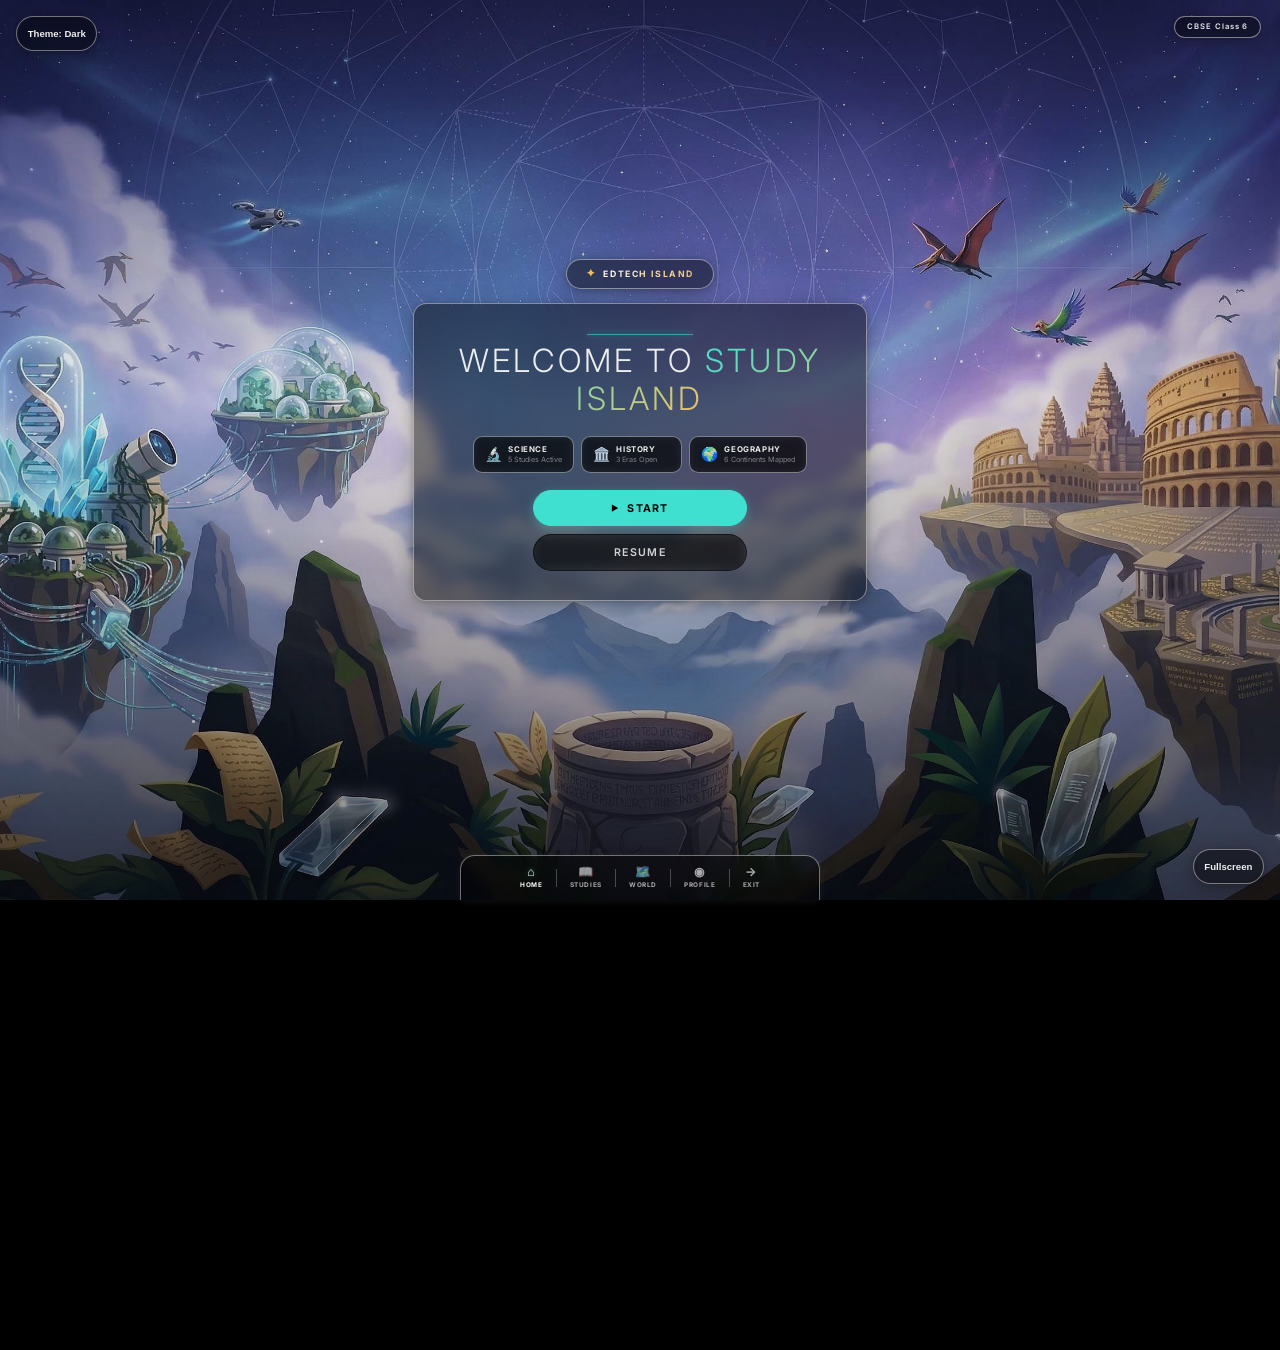
==== index.html @ b23995f1 "Initial commit" ====
<!DOCTYPE html>
<html lang="en">
<head>
  <meta charset="UTF-8" />
  <meta name="viewport" id="vp-meta" content="width=device-width, initial-scale=1.0, maximum-scale=1.0, user-scalable=no" />
  <!-- Fix extreme zoom on 4K smartboards: if physical pixel width >= 3000, lock CSS viewport to 1920px -->
  <script>
    (function(){
      var phys = window.screen.width * (window.devicePixelRatio || 1);
      if (phys >= 3000) {
        document.getElementById('vp-meta').content =
          'width=1920, initial-scale=1.0, maximum-scale=1.0, user-scalable=no';
      }
    })();
  </script>
  <title>Edtech Island — Your Learning Universe</title>
  <meta name="description" content="Edtech Island — An immersive learning platform for ICSE students. Explore chapters, experiments, quizzes and mixed reality." />
  <link rel="preconnect" href="https://fonts.googleapis.com" />
  <link rel="preconnect" href="https://fonts.gstatic.com" crossorigin />
  <link rel="preconnect" href="https://cdnjs.cloudflare.com" crossorigin />
  <link href="https://fonts.googleapis.com/css2?family=Inter:wght@300;400;500;600;700;800&display=swap" rel="stylesheet" />
  <!-- Phosphor Icons -->
  <script src="https://unpkg.com/@phosphor-icons/web@2.1.1" defer></script>
  <!-- Three.js -->
  <script src="https://cdnjs.cloudflare.com/ajax/libs/three.js/r128/three.min.js"></script>
  <!-- IFP Performance Optimizer — must load before script.js -->
  <script src="perf_optimizer.js"></script>
  <link rel="stylesheet" href="styles.css?v=22" />
</head>
<body>

<!-- Global top right badge -->
<div class="curriculum-badge glass-pill">CBSE Class 6</div>

<!-- Global top left theme toggle -->
<button id="theme-toggle" class="glass-pill" style="position: absolute; top: 24px; left: 24px; z-index: 1000; padding: 10px 16px; cursor: pointer; display: flex; align-items: center; gap: 8px; font-weight: 600; font-size: 0.9rem; color: var(--text-primary); transition: all 0.3s ease;" onclick="toggleTheme()" aria-label="Toggle Theme">
  <span class="theme-icon">🌙</span> Dark
</button>

<button id="fullscreen-toggle" class="glass-pill" style="position: fixed; right: 24px; bottom: 24px; z-index: 1000; padding: 10px 16px; cursor: pointer; display: flex; align-items: center; gap: 8px; font-weight: 600; font-size: 0.9rem; color: var(--text-primary); transition: all 0.3s ease;" onclick="toggleAppFullscreen()" aria-label="Enter Fullscreen">
  <span class="fullscreen-icon">⛶</span> Fullscreen
</button>
<!-- â•â•â•â•â•â•â•â•â•â•â•â•â•â•â•â•â•â•â•â•â•â•â•â•â•â•â•â•â•â•â•â•â•â•â•â•â•â•â•â•â•â•â•â•â•â•â•â•â•â•â•â•â•â•â•â•â•â•â•â•â•â•â•
     SCREEN 1: HOME / WELCOME
     â•â•â•â•â•â•â•â•â•â•â•â•â•â•â•â•â•â•â•â•â•â•â•â•â•â•â•â•â•â•â•â•â•â•â•â•â•â•â•â•â•â•â•â•â•â•â•â•â•â•â•â•â•â•â•â•â•â•â•â•â•â•â• -->
<div id="screen-home" class="screen active" style="background-image: url('assets/Future verion lowres.jpg');">
  <div class="bg-overlay"></div>
  <div class="particles" aria-hidden="true">
    <span></span><span></span><span></span><span></span><span></span>
    <span></span><span></span><span></span><span></span><span></span>
  </div>

  <div class="screen-content home-content">

    <!-- Logo pill -->
    <div class="logo-pill" role="banner">
      <div class="logo-star">✦</div>
      <span class="logo-text">EDTECH ISLAND</span>
    </div>

    <!-- Welcome card -->
    <div class="glass-card home-card" role="main">

      <!-- Stylised header (from Solar system.html) -->
      <div class="solar-header-wrap">
        <div class="solar-header-accent"></div>
        <h1 class="solar-title">Welcome to <span class="gradient-text">Study Island</span></h1>
      </div>

      <!-- Subject preview pills -->
      <div class="subject-preview-row" role="list" aria-label="Available subjects">
        <div class="subject-pill glass-mini" role="listitem">
          <span class="subject-icon">🔬</span>
          <div class="subject-pill-info">
            <span class="subject-pill-name">SCIENCE</span>
            <span class="subject-pill-sub">5 Studies Active</span>
          </div>
        </div>
        <div class="subject-pill glass-mini" role="listitem">
          <span class="subject-icon">🏛️</span>
          <div class="subject-pill-info">
            <span class="subject-pill-name">HISTORY</span>
            <span class="subject-pill-sub">3 Eras Open</span>
          </div>
        </div>
        <div class="subject-pill glass-mini" role="listitem">
          <span class="subject-icon">🌍</span>
          <div class="subject-pill-info">
            <span class="subject-pill-name">GEOGRAPHY</span>
            <span class="subject-pill-sub">6 Continents Mapped</span>
          </div>
        </div>
      </div>

      <!-- CTA Buttons -->
      <div class="cta-group">
        <button id="btn-start" class="btn-primary" onclick="navigateTo('screen-subjects')" aria-label="Start learning">
          <span class="btn-icon">▶</span> START
        </button>
        <button id="btn-resume" class="btn-secondary" onclick="navigateTo('screen-subjects')" aria-label="Resume learning">
          RESUME
        </button>
      </div>
    </div>
  </div>

  <!-- Bottom nav -->
  <nav class="bottom-nav glass-nav" aria-label="Main navigation">
    <button class="nav-btn active" onclick="navigateTo('screen-home')" id="nav-home-1" aria-label="Home"><span class="nav-icon">⌂</span><span class="nav-label">HOME</span></button>
    <div class="nav-divider"></div>
    <button class="nav-btn" onclick="navigateTo('screen-subjects')" id="nav-studies-1" aria-label="Studies"><span class="nav-icon">📖</span><span class="nav-label">STUDIES</span></button>
    <div class="nav-divider"></div>
    <button class="nav-btn" id="nav-world-1" aria-label="World"><span class="nav-icon">🗺️</span><span class="nav-label">WORLD</span></button>
    <div class="nav-divider"></div>
    <button class="nav-btn" id="nav-profile-1" aria-label="Profile"><span class="nav-icon">◉</span><span class="nav-label">PROFILE</span></button>
    <div class="nav-divider"></div>
    <button class="nav-btn" id="nav-exit-1" aria-label="Exit"><span class="nav-icon">→</span><span class="nav-label">EXIT</span></button>
  </nav>
</div>


<!-- â•â•â•â•â•â•â•â•â•â•â•â•â•â•â•â•â•â•â•â•â•â•â•â•â•â•â•â•â•â•â•â•â•â•â•â•â•â•â•â•â•â•â•â•â•â•â•â•â•â•â•â•â•â•â•â•â•â•â•â•â•â•â•
     SCREEN 2: SUBJECT SELECTION
     â•â•â•â•â•â•â•â•â•â•â•â•â•â•â•â•â•â•â•â•â•â•â•â•â•â•â•â•â•â•â•â•â•â•â•â•â•â•â•â•â•â•â•â•â•â•â•â•â•â•â•â•â•â•â•â•â•â•â•â•â•â•â• -->
<div id="screen-subjects" class="screen" style="background-image: url('assets/Future verion lowres.jpg');">
  <div class="bg-overlay"></div>
  <div class="particles" aria-hidden="true">
    <span></span><span></span><span></span><span></span><span></span>
  </div>

  <div class="screen-content subjects-content">

    <!-- Header -->
    <div class="page-header-card glass-pill" role="heading" aria-level="1">
      <span class="page-title-text">(Subject Selection)</span>
    </div>

    <!-- Subject grid -->
    <div class="subjects-grid" role="list" aria-label="Select a subject">

      <button class="subject-card glass-panel-card" onclick="navigateTo('screen-chapters')" id="subj-science" role="listitem" aria-label="Science">
        <div class="subject-card-icon">🔬</div>
        <div class="subject-card-name">SCIENCE</div>
        <div class="card-progress-track"><div class="card-progress-fill" style="width: 45%;"></div></div>
        <div class="subject-card-stat">5 Studies Active</div>
      </button>

      <button class="subject-card glass-panel-card" id="subj-history" role="listitem" aria-label="History">
        <div class="subject-card-icon">🏛️</div>
        <div class="subject-card-name">HISTORY</div>
        <div class="card-progress-track"><div class="card-progress-fill" style="width: 30%;"></div></div>
        <div class="subject-card-stat">3 Eras Open</div>
      </button>

      <button class="subject-card glass-panel-card" id="subj-geography" role="listitem" aria-label="Geography">
        <div class="subject-card-icon">🌍</div>
        <div class="subject-card-name">GEOGRAPHY</div>
        <div class="card-progress-track"><div class="card-progress-fill" style="width: 75%;"></div></div>
        <div class="subject-card-stat">8 Continents Mapped</div>
      </button>

      <button class="subject-card glass-panel-card" id="subj-pe" role="listitem" aria-label="Physical Education">
        <div class="subject-card-icon">🏃</div>
        <div class="subject-card-name">PHYSICAL<br/>EDUCATION</div>
        <div class="card-progress-track"><div class="card-progress-fill" style="width: 60%;"></div></div>
        <div class="subject-card-stat">Gym Hours Logged</div>
      </button>

      <button class="subject-card glass-panel-card" id="subj-arts" role="listitem" aria-label="Arts">
        <div class="subject-card-icon">🎨</div>
        <div class="subject-card-name">ARTS</div>
        <div class="card-progress-track"><div class="card-progress-fill" style="width: 40%;"></div></div>
        <div class="subject-card-stat">Gallery Pieces Created</div>
      </button>

      <button class="subject-card glass-panel-card" id="subj-english" role="listitem" aria-label="English">
        <div class="subject-card-icon">📝</div>
        <div class="subject-card-name">ENGLISH</div>
        <div class="card-progress-track"><div class="card-progress-fill" style="width: 65%;"></div></div>
        <div class="subject-card-stat">Novels Read</div>
      </button>

      <button class="subject-card glass-panel-card" id="subj-math" role="listitem" aria-label="Mathematics">
        <div class="subject-card-icon">π</div>
        <div class="subject-card-name">MATHEMATICS</div>
        <div class="card-progress-track"><div class="card-progress-fill" style="width: 85%;"></div></div>
        <div class="subject-card-stat">Problems Mastered</div>
      </button>

      <button class="subject-card glass-panel-card" id="subj-music" role="listitem" aria-label="Music">
        <div class="subject-card-icon">🎵</div>
        <div class="subject-card-name">MUSIC</div>
        <div class="card-progress-track"><div class="card-progress-fill" style="width: 25%;"></div></div>
        <div class="subject-card-stat">Compositions Written</div>
      </button>

    </div>


  </div>

  <!-- Bottom nav -->
  <nav class="bottom-nav glass-nav" aria-label="Main navigation">
    <button class="nav-btn" onclick="navigateTo('screen-home')" aria-label="Home"><span class="nav-icon">⌂</span><span class="nav-label">HOME</span></button>
    <div class="nav-divider"></div>
    <button class="nav-btn active" onclick="navigateTo('screen-subjects')" aria-label="Studies"><span class="nav-icon">📖</span><span class="nav-label">STUDIES</span></button>
    <div class="nav-divider"></div>
    <button class="nav-btn" aria-label="World"><span class="nav-icon">🗺️</span><span class="nav-label">WORLD</span></button>
    <div class="nav-divider"></div>
    <button class="nav-btn" aria-label="Profile"><span class="nav-icon">◉</span><span class="nav-label">PROFILE</span></button>
    <div class="nav-divider"></div>
    <button class="nav-btn" onclick="navigateTo('screen-home')" aria-label="Exit"><span class="nav-icon">→</span><span class="nav-label">EXIT</span></button>
  </nav>
</div>


<!-- â•â•â•â•â•â•â•â•â•â•â•â•â•â•â•â•â•â•â•â•â•â•â•â•â•â•â•â•â•â•â•â•â•â•â•â•â•â•â•â•â•â•â•â•â•â•â•â•â•â•â•â•â•â•â•â•â•â•â•â•â•â•â•
     SCREEN 3: CHAPTER SELECTION
     â•â•â•â•â•â•â•â•â•â•â•â•â•â•â•â•â•â•â•â•â•â•â•â•â•â•â•â•â•â•â•â•â•â•â•â•â•â•â•â•â•â•â•â•â•â•â•â•â•â•â•â•â•â•â•â•â•â•â•â•â•â•â• -->
<div id="screen-chapters" class="screen" style="background-image: url('assets/Future verion lowres.jpg');">
  <div class="bg-overlay"></div>
  <div class="particles" aria-hidden="true">
    <span></span><span></span><span></span><span></span><span></span>
  </div>

  <div class="screen-content chapters-content">

    <!-- Breadcrumb header -->
    <div class="page-header-card glass-pill breadcrumb-pill" role="heading" aria-level="1">
      <span class="page-title-text">(Science: Chapter Selection)</span>
    </div>

    <!-- Chapter grid -->
    <div class="chapters-grid" role="list" aria-label="Select a chapter">

      <button class="chapter-card glass-panel-card" onclick="navigateTo('screen-chapter-detail', {chapterId:'light-shadows'})" id="ch-light-shadows" role="listitem" aria-label="Chapter 1: Light and Shadows">
        <div class="chapter-card-icon">💡</div>
        <div class="chapter-card-number">LIGHT AND<br/>SHADOWS</div>
        <div class="card-progress-track"><div class="card-progress-fill" style="width: 100%;"></div></div>
        <div class="chapter-card-status available">● Available</div>
      </button>

      <button class="chapter-card glass-panel-card" onclick="navigateTo('screen-chapter-detail', {chapterId:'space-solar'})" id="ch-space-solar" role="listitem" aria-label="Chapter 2: Space and Solar System">
        <div class="chapter-card-icon">🪐</div>
        <div class="chapter-card-number">SPACE AND<br/>SOLAR SYSTEM</div>
        <div class="card-progress-track"><div class="card-progress-fill" style="width: 45%;"></div></div>
        <div class="chapter-card-status available">● Available</div>
      </button>

      <button class="chapter-card glass-panel-card" id="ch-skeletal" role="listitem" aria-label="Chapter 3: Skeletal System">
        <div class="chapter-card-icon">🦴</div>
        <div class="chapter-card-number">SKELETAL<br/>SYSTEM</div>
        <div class="card-progress-track"><div class="card-progress-fill" style="width: 0%;"></div></div>
        <div class="chapter-card-status available">● Available</div>
      </button>

      <button class="chapter-card glass-panel-card" id="ch-food-health" role="listitem" aria-label="Chapter 4: Food and Health">
        <div class="chapter-card-icon">🍎</div>
        <div class="chapter-card-number">FOOD AND<br/>HEALTH</div>
        <div class="card-progress-track"><div class="card-progress-fill" style="width: 0%;"></div></div>
        <div class="chapter-card-status available">● Available</div>
      </button>

      <button class="chapter-card glass-panel-card" id="ch-pollination" role="listitem" aria-label="Chapter 5: Plant Reproduction - Pollination">
        <div class="chapter-card-icon">🌸</div>
        <div class="chapter-card-number">PLANT REPRO.<br/>— POLLINATION</div>
        <div class="card-progress-track"><div class="card-progress-fill" style="width: 0%;"></div></div>
        <div class="chapter-card-status available">● Available</div>
      </button>

      <button class="chapter-card glass-panel-card" id="ch-fertilization" role="listitem" aria-label="Chapter 6: Plant Reproduction - Fertilization">
        <div class="chapter-card-icon">🌱</div>
        <div class="chapter-card-number">PLANT REPRO.<br/>— FERTILIZATION</div>
        <div class="card-progress-track"><div class="card-progress-fill" style="width: 0%;"></div></div>
        <div class="chapter-card-status available">● Available</div>
      </button>

      <button class="chapter-card glass-panel-card" id="ch-solids" role="listitem" aria-label="Chapter 7: Solids, Liquids, Gases">
        <div class="chapter-card-icon">💧</div>
        <div class="chapter-card-number">SOLIDS, LIQUIDS,<br/>GASES</div>
        <div class="card-progress-track"><div class="card-progress-fill" style="width: 0%;"></div></div>
        <div class="chapter-card-status available">● Available</div>
      </button>

      <button class="chapter-card glass-panel-card" id="ch-interdependence" role="listitem" aria-label="Chapter 8: Interdependence">
        <div class="chapter-card-icon">🕸️</div>
        <div class="chapter-card-number">INTER-<br/>DEPENDENCE</div>
        <div class="card-progress-track"><div class="card-progress-fill" style="width: 0%;"></div></div>
        <div class="chapter-card-status available">● Available</div>
      </button>

    </div>


  </div>

  <!-- Bottom nav -->
  <nav class="bottom-nav glass-nav" aria-label="Main navigation">
    <button class="nav-btn" onclick="navigateTo('screen-home')" aria-label="Home"><span class="nav-icon">⌂</span><span class="nav-label">HOME</span></button>
    <div class="nav-divider"></div>
    <button class="nav-btn active" onclick="navigateTo('screen-subjects')" aria-label="Studies"><span class="nav-icon">📖</span><span class="nav-label">STUDIES</span></button>
    <div class="nav-divider"></div>
    <button class="nav-btn" aria-label="World"><span class="nav-icon">🗺️</span><span class="nav-label">WORLD</span></button>
    <div class="nav-divider"></div>
    <button class="nav-btn" aria-label="Profile"><span class="nav-icon">◉</span><span class="nav-label">PROFILE</span></button>
    <div class="nav-divider"></div>
    <button class="nav-btn" onclick="navigateTo('screen-home')" aria-label="Exit"><span class="nav-icon">→</span><span class="nav-label">EXIT</span></button>
  </nav>
</div>


<!-- â•â•â•â•â•â•â•â•â•â•â•â•â•â•â•â•â•â•â•â•â•â•â•â•â•â•â•â•â•â•â•â•â•â•â•â•â•â•â•â•â•â•â•â•â•â•â•â•â•â•â•â•â•â•â•â•â•â•â•â•â•â•â•
     SCREEN 4: CHAPTER DETAIL â€” styled from Solar system.html
     â•â•â•â•â•â•â•â•â•â•â•â•â•â•â•â•â•â•â•â•â•â•â•â•â•â•â•â•â•â•â•â•â•â•â•â•â•â•â•â•â•â•â•â•â•â•â•â•â•â•â•â•â•â•â•â•â•â•â•â•â•â•â• -->
<div id="screen-chapter-detail" class="screen" style="background-image: url('assets/chapter background lowres.jpg');">
  <div class="bg-overlay dark-overlay"></div>

  <div class="screen-content chapter-detail-content" style="height:100%; display:flex; flex-direction:column; width:100%; box-sizing:border-box;">

    <!-- Chapter header (Solar system.html style â€” pill + accent line) -->
    <div class="solar-chapter-header" role="heading" aria-level="1">
      <div class="solar-chapter-accent-line"></div>
      <h2 id="detail-title" class="solar-chapter-title">LIGHT AND SHADOWS</h2>
    </div>

    <!-- Main content area -->
    <div class="chapter-main-panel glass-panel-card">

      <!-- â”€â”€ Tab Navigation (Solar system.html style â€” square cards) â”€â”€ -->
      <div id="chapter-nav-tabs" class="chapter-tab-nav" role="tablist" aria-label="Chapter sections">

        <button class="sol-tab active-tab" id="tab-experience" data-tab="experience" role="tab" aria-selected="true" aria-controls="tabpanel-experience">
          <div class="sol-tab-icon-wrap sol-tab-active-icon" id="detail-tab-icon-wrap">
            <i class="ph ph-planet" id="detail-tab-phosphor-icon"></i>
          </div>
          <span class="sol-tab-label">Chapter Experience</span>
        </button>

        <button class="sol-tab" id="tab-experiments" data-tab="experiments" role="tab" aria-selected="false" aria-controls="tabpanel-experiments">
          <i class="ph ph-flask sol-tab-solo-icon"></i>
          <span class="sol-tab-label">Experiments</span>
        </button>

        <button class="sol-tab" id="tab-quiz" data-tab="quiz" role="tab" aria-selected="false" aria-controls="tabpanel-quiz">
          <i class="ph ph-list-checks sol-tab-solo-icon"></i>
          <span class="sol-tab-label">Quiz</span>
        </button>

        <button class="sol-tab" id="tab-mixed-reality" data-tab="mixed-reality" role="tab" aria-selected="false" aria-controls="tabpanel-mixed-reality">
          <i class="ph ph-goggles sol-tab-solo-icon"></i>
          <span class="sol-tab-label">Mixed Reality</span>
        </button>

        <button class="sol-tab" id="tab-stories" data-tab="stories" role="tab" aria-selected="false" aria-controls="tabpanel-stories">
          <i class="ph ph-book-open-text sol-tab-solo-icon"></i>
          <span class="sol-tab-label">Stories</span>
        </button>

      </div>

      <!-- â”€â”€ Tab Panels â”€â”€ -->
      <div class="tab-panels-area">

        <!-- Chapter Experience (with Three.js canvas like Solar system.html) -->
        <div id="tabpanel-experience" class="sol-tab-panel active" role="tabpanel" aria-labelledby="tab-experience">
          <div class="sol-experience-layout">

            <!-- 3D Canvas (Solar system.html pattern) -->
            <div class="sol-canvas-wrap">
              <div id="canvas-container" class="sol-canvas-inner"></div>
              <div id="canvas-loading" class="sol-canvas-loading">
                <div class="sol-loading-spinner"></div>
                <span>Initializing 3D Engine...</span>
              </div>
            </div>

            <!-- Description + Action (Solar system.html pattern) -->
            <div class="sol-description-wrap">
              <p id="detail-description" class="sol-description-text">
                The light and shadow simulation model provides interactive exploration of fundamental optical principles. Visualize the formation of complex shadow patterns, examine umbra and penumbra regions, and observe how light propagates to form shadows based on object shape and distance.
              </p>
              <div style="display:flex; justify-content:flex-start;">
                <button class="sol-start-btn" id="btn-start-journey" aria-label="Start Journey">
                  Start Journey
                </button>
              </div>
            </div>

          </div>
        </div>

        <!-- Experiments tab -->
        <div id="tabpanel-experiments" class="sol-tab-panel" role="tabpanel" aria-labelledby="tab-experiments">
          <div class="experiments-carousel-container">
            <h2 class="experiments-carousel-title">Choose Experiments</h2>
            <div class="carousel-wrapper">
              <button class="carousel-nav left" onclick="scrollCarousel(-1)" aria-label="Scroll left">&#10094;</button>
              <div class="experiments-carousel" id="experiments-carousel">

                <!-- Main Target: Shadow Lab -->
                <div class="experiment-card featured" onclick="openExperiment('Shadow_Lab.html')">
                  <div class="experiment-card-img" style="background: linear-gradient(135deg, #00d2ff, #3a7bd5);">🌑</div>
                  <div class="experiment-card-info">
                    <div class="experiment-title">Shadow Lab</div>
                    <div class="experiment-author">by Platform</div>
                    <div class="experiment-stats"><span>Latest!</span><span>♥ 50k</span></div>
                  </div>
                </div>
                
                <div class="experiment-card" onclick="openExperiment('placeholder1.html')">
                  <div class="experiment-card-img" style="background: linear-gradient(135deg, #b000ff, #5c00a3);">🧬</div>
                  <div class="experiment-card-info">
                    <div class="experiment-title">Laser Bounce</div>
                    <div class="experiment-author">by Edtech Lab</div>
                    <div class="experiment-stats"><span>Ready</span><span>♥ 12k</span></div>
                  </div>
                </div>
                
                <div class="experiment-card" onclick="openExperiment('placeholder2.html')">
                  <div class="experiment-card-img" style="background: linear-gradient(135deg, #ff0073, #a10048);">🎯</div>
                  <div class="experiment-card-info">
                    <div class="experiment-title">Optics Simulator</div>
                    <div class="experiment-author">by Physics Team</div>
                    <div class="experiment-stats"><span>Ready</span><span>♥ 21k</span></div>
                  </div>
                </div>

                <div class="experiment-card" onclick="openExperiment('placeholder3.html')">
                  <div class="experiment-card-img" style="background: linear-gradient(135deg, #ff4e50, #f9d423);">🔥</div>
                  <div class="experiment-card-info">
                    <div class="experiment-title">Thermal Dynamics</div>
                    <div class="experiment-author">by Core</div>
                    <div class="experiment-stats"><span>Ready</span><span>♥ 34k</span></div>
                  </div>
                </div>

                <div class="experiment-card" onclick="openExperiment('placeholder4.html')">
                  <div class="experiment-card-img" style="background: linear-gradient(135deg, #8E2DE2, #4A00E0);">⚡</div>
                  <div class="experiment-card-info">
                    <div class="experiment-title">Circuit Builder</div>
                    <div class="experiment-author">by Lab Team</div>
                    <div class="experiment-stats"><span>Ready</span><span>♥ 28k</span></div>
                  </div>
                </div>

                <div class="experiment-card" onclick="openExperiment('placeholder5.html')">
                  <div class="experiment-card-img" style="background: linear-gradient(135deg, #00C9FF, #92FE9D);">🧪</div>
                  <div class="experiment-card-info">
                    <div class="experiment-title">Chemistry Mix</div>
                    <div class="experiment-author">by Science Crew</div>
                    <div class="experiment-stats"><span>Ready</span><span>♥ 19k</span></div>
                  </div>
                </div>

                <div class="experiment-card" onclick="openExperiment('placeholder6.html')">
                  <div class="experiment-card-img" style="background: linear-gradient(135deg, #f12711, #f5af19);">☄️</div>
                  <div class="experiment-card-info">
                    <div class="experiment-title">Meteor Crash</div>
                    <div class="experiment-author">by Space Dept</div>
                    <div class="experiment-stats"><span>Ready</span><span>♥ 42k</span></div>
                  </div>
                </div>

                <div class="experiment-card" onclick="openExperiment('placeholder7.html')">
                  <div class="experiment-card-img" style="background: linear-gradient(135deg, #FF416C, #FF4B2B);">🔊</div>
                  <div class="experiment-card-info">
                    <div class="experiment-title">Sound Waves</div>
                    <div class="experiment-author">by Audio Lab</div>
                    <div class="experiment-stats"><span>Ready</span><span>♥ 27k</span></div>
                  </div>
                </div>

              </div>
              <button class="carousel-nav right" onclick="scrollCarousel(1)" aria-label="Scroll right">&#10095;</button>
            </div>
          </div>
        </div>

        <!-- Quiz â€” Available -->
        <div id="tabpanel-quiz" class="sol-tab-panel" role="tabpanel" aria-labelledby="tab-quiz">
          <div class="sol-unlocked-panel" style="display:flex; align-items:center; justify-content:center; height:100%;">
            <div class="glass-panel-card" style="padding: 50px 80px; display: flex; flex-direction: column; align-items: center; border-radius: 24px; position:relative; overflow:hidden;">
              <!-- decorative bg glow -->
              <div style="position:absolute; top:-50%; left:-50%; width:200%; height:200%; background: radial-gradient(circle at center, rgba(34,211,238,0.15) 0%, transparent 50%); z-index:0; pointer-events:none;"></div>
              
              <div style="z-index:1; position:relative; display:flex; flex-direction:column; align-items:center;">
                  <div style="width: 90px; height: 90px; border-radius: 50%; background: linear-gradient(135deg, rgba(34,211,238,0.1), rgba(59,130,246,0.1)); display: flex; align-items: center; justify-content: center; margin-bottom: 24px; border: 1px solid rgba(34,211,238,0.3); box-shadow: 0 0 30px rgba(34,211,238,0.2);">
                    <i class="ph ph-exam" style="font-size:3.5rem; color:#22d3ee; filter: drop-shadow(0 0 10px rgba(34,211,238,0.5));"></i>
                  </div>
                  
                  <h3 class="sol-unlocked-title" style="font-size:2.2rem; font-weight:700; margin-bottom:12px; color:var(--text-primary); letter-spacing:0.5px;">Interactive Quiz</h3>
                  <p class="sol-unlocked-desc" style="color:var(--text-muted); margin-bottom:30px; font-size:1.15rem;">Test your mastery on Light and Shadows.</p>
                  
                  <div style="display:flex; gap:16px; margin-bottom:40px; flex-wrap: wrap; justify-content:center;">
                      <span style="background: rgba(0,0,0,0.3); border: 1px solid rgba(255,255,255,0.08); padding: 8px 16px; border-radius: 20px; font-size: 0.9rem; color: #cbd5e1; display:flex; align-items:center; gap:8px;">
                          <i class="ph ph-list-numbers" style="color:#22d3ee;"></i> 10 Questions
                      </span>
                      <span style="background: rgba(0,0,0,0.3); border: 1px solid rgba(255,255,255,0.08); padding: 8px 16px; border-radius: 20px; font-size: 0.9rem; color: #cbd5e1; display:flex; align-items:center; gap:8px;">
                          <i class="ph ph-clock" style="color:#22d3ee;"></i> 15 Mins
                      </span>
                      <span style="background: rgba(0,0,0,0.3); border: 1px solid rgba(255,255,255,0.08); padding: 8px 16px; border-radius: 20px; font-size: 0.9rem; color: #cbd5e1; display:flex; align-items:center; gap:8px;">
                          <i class="ph ph-star" style="color:#fbbf24;"></i> +50 XP
                      </span>
                  </div>

                  <button class="sol-start-btn" onclick="openExperiment('quiz.html')" aria-label="Start Quiz" style="padding:16px 48px; font-size:1.2rem; font-weight:600; background: linear-gradient(135deg, #06b6d4, #3b82f6); color:white; border:none; border-radius:16px; cursor:pointer; box-shadow: 0 10px 30px -5px rgba(6, 182, 212, 0.5); transition: all 0.3s ease;" onmouseover="this.style.transform='translateY(-3px) scale(1.02)'; this.style.boxShadow='0 20px 40px -5px rgba(6, 182, 212, 0.7)'" onmouseout="this.style.transform='translateY(0) scale(1)'; this.style.boxShadow='0 10px 30px -5px rgba(6, 182, 212, 0.5)'">
                    Start Quiz <i class="ph ph-arrow-right" style="margin-left:8px; font-weight:bold;"></i>
                  </button>
              </div>
            </div>
          </div>
        </div>

        <!-- Mixed Reality â€” locked -->
        <div id="tabpanel-mixed-reality" class="sol-tab-panel" role="tabpanel" aria-labelledby="tab-mixed-reality">
          <div class="sol-locked-panel">
            <i class="ph ph-lock-key sol-lock-icon"></i>
            <h3 class="sol-locked-title">Content Locked</h3>
            <p class="sol-locked-desc">Complete the Chapter Experience and Experiments to unlock this section.</p>
          </div>
        </div>

        <!-- Stories -->
        <div id="tabpanel-stories" class="sol-tab-panel" role="tabpanel" aria-labelledby="tab-stories">
            <style>
                .story-list-card {
                    display:flex; 
                    background:rgba(0,0,0,0.3); 
                    border:1px solid rgba(255,255,255,0.25); 
                    border-bottom: 2px solid rgba(34,211,238,0.4); /* Cyan accent line from ref image */
                    border-radius:24px; 
                    overflow:hidden; 
                    cursor:pointer; 
                    transition:all 0.4s cubic-bezier(0.16, 1, 0.3, 1); 
                    align-items: stretch;
                    box-shadow: 0 10px 30px rgba(0,0,0,0.2);
                    min-height: 200px;
                }
                .story-list-card:hover {
                    background:rgba(20,25,35,0.6);
                    border-color:rgba(34,211,238,0.6);
                    border-bottom-color: #22d3ee; 
                    box-shadow: -10px 20px 40px rgba(0,0,0,0.4), 0 0 40px rgba(34,211,238,0.2);
                }
                .story-thumb {
                    transition:transform 0.7s cubic-bezier(0.16, 1, 0.3, 1), filter 0.4s ease;
                }
                .story-list-card:hover .story-thumb {
                    filter:brightness(1.15);
                }
                .play-icon {
                    transition: transform 0.4s cubic-bezier(0.34, 1.56, 0.64, 1), color 0.3s;
                }
                .story-list-card:hover .play-icon {
                    transform:translate(-50%, -50%) scale(1.2);
                    color:#22d3ee !important;
                }
                .card-glow {
                    transition:opacity 0.4s ease;
                }
                .story-list-card:hover .card-glow {
                    opacity: 1 !important;
                }
                .watch-text {
                    opacity: 0;
                    transform: translateX(-15px);
                    transition: all 0.4s cubic-bezier(0.16, 1, 0.3, 1);
                }
                .story-list-card:hover .watch-text {
                    opacity: 1;
                    transform: translateX(0);
                }
                .no-scrollbar::-webkit-scrollbar {
                    display: none;
                }
                .no-scrollbar {
                    -ms-overflow-style: none;
                    scrollbar-width: none;
                }
                .stories-panel {
                    padding:24px 60px;
                    display:flex;
                    flex-direction:column;
                    height:100%;
                }
                .stories-stack {
                    flex-grow:1;
                    display:flex;
                    flex-direction:column;
                    min-height:0;
                }
                .stories-arrow {
                    display:flex;
                    justify-content:center;
                    z-index:10;
                    flex-shrink:0;
                }
                .stories-arrow--top {
                    padding-bottom:12px;
                }
                .stories-arrow--bottom {
                    padding-top:12px;
                }
                .stories-arrow-btn {
                    border-radius:50%;
                    width:44px;
                    height:44px;
                    display:flex;
                    align-items:center;
                    justify-content:center;
                    color:white;
                    cursor:pointer;
                    backdrop-filter:blur(8px);
                    border:1px solid rgba(34,211,238,0.5);
                    transition:all 0.3s;
                }
                .stories-arrow-btn--up {
                    background:linear-gradient(135deg, rgba(34,211,238,0.2), rgba(0,0,0,0.8));
                    box-shadow:0 5px 15px rgba(0,0,0,0.5);
                }
                .stories-arrow-btn--down {
                    background:linear-gradient(315deg, rgba(34,211,238,0.2), rgba(0,0,0,0.8));
                    box-shadow:0 -5px 15px rgba(0,0,0,0.5);
                }
                .stories-scroll-container {
                    display:flex;
                    flex-direction:column;
                    gap:24px;
                    overflow-y:auto;
                    overflow-x:hidden;
                    padding:5px 20px;
                    margin:0 -20px;
                    scroll-behavior:smooth;
                    max-height:450px;
                }
                @media (min-width: 1400px) {
                    .stories-panel {
                        padding:28px 76px 18px;
                    }
                    .stories-scroll-container {
                        max-height:min(720px, calc(100vh - 390px));
                    }
                    .stories-arrow--bottom {
                        margin-top:auto;
                        padding-top:28px;
                    }
                }
                @media (min-width: 2000px) {
                    .stories-panel {
                        padding:32px 88px 22px;
                    }
                    .stories-scroll-container {
                        max-height:min(780px, calc(100vh - 420px));
                        gap:28px;
                    }
                    .stories-arrow--bottom {
                        padding-top:34px;
                    }
                }
            </style>

            <div class="stories-panel">
                 
                <div class="stories-stack">
                    <!-- Up Arrow -->
                    <div class="stories-arrow stories-arrow--top">
                        <button onclick="document.getElementById('stories-scroll-container').scrollBy({top: -300, behavior: 'smooth'})" class="stories-arrow-btn stories-arrow-btn--up" onmouseover="this.style.transform='scale(1.1)'; this.style.borderColor='#22d3ee';" onmouseout="this.style.transform='scale(1)'; this.style.borderColor='rgba(34,211,238,0.5)';">
                            <i class="ph-bold ph-caret-up" style="font-size:1.5rem; color:#22d3ee;"></i>
                        </button>
                    </div>

                    <div id="stories-scroll-container" class="stories-scroll-container no-scrollbar">
                    
                    <!-- Video 1 -->
                    <div onclick="openStoryVideo('https://www.youtube.com/embed/fy7eoMef3e8?autoplay=1&rel=0&modestbranding=1&showinfo=0')" class="story-list-card">
                        <!-- Left Image -->
                        <div style="flex: 0 0 320px; position:relative; overflow:hidden;">
                            <img src="https://img.youtube.com/vi/fy7eoMef3e8/hqdefault.jpg" style="width:100%; height:100%; object-fit:cover; opacity:0.8;" class="story-thumb" alt="Shadows and Light">
                            <div style="position:absolute; inset:0; background:linear-gradient(to right, transparent 50%, rgba(0,0,0,0.9) 100%); z-index:1;"></div>
                            <i class="ph-fill ph-play-circle play-icon" style="position:absolute; top:50%; left:50%; transform:translate(-50%, -50%); font-size:4.5rem; color:rgba(255,255,255,0.9); filter:drop-shadow(0 5px 15px rgba(0,0,0,0.8)); z-index:2;"></i>
                        </div>
                        <!-- Right Details -->
                        <div style="flex: 1; padding:30px 40px; display:flex; flex-direction:column; justify-content:center; position:relative;">
                            <div style="position:absolute; inset:0; background:radial-gradient(ellipse at left, rgba(34,211,238,0.08) 0%, transparent 60%); opacity:0;" class="card-glow"></div>
                            
                            <div style="display:flex; gap:12px; margin-bottom:12px; z-index:1;">
                                <span style="padding:4px 12px; background:rgba(34,211,238,0.1); border:1px solid rgba(34,211,238,0.3); border-radius:12px; color:#22d3ee; font-size:0.7rem; font-weight:700; text-transform:uppercase; letter-spacing:1px;">Documentary</span>
                                <span style="padding:4px 12px; background:rgba(255,255,255,0.05); border:1px solid rgba(255,255,255,0.1); border-radius:12px; color:#cbd5e1; font-size:0.75rem; font-weight:600; display:flex; align-items:center; gap:4px;"><i class="ph ph-clock"></i> 5:21</span>
                            </div>
                            
                            <h4 style="font-size:1.6rem; font-weight:700; color:white; margin-bottom:12px; z-index:1; letter-spacing:0.5px; text-shadow:0 2px 4px rgba(0,0,0,0.5);">Shadows and Light Explained</h4>
                            <p style="color:#94a3b8; font-size:1rem; line-height:1.6; max-width:90%; margin-bottom:20px; z-index:1;">Dive deep into the magical interplay between light sources and opaque objects. A beautifully animated introduction to the science of optics.</p>
                            
                            <div style="display:flex; align-items:center; gap:8px; color:#22d3ee; font-weight:700; font-size:1rem; z-index:1;">
                                Watch Experience <i class="ph ph-arrow-right" style="font-weight:bold;"></i>
                            </div>
                        </div>
                    </div>

                    <!-- Video 2 -->
                    <div onclick="openStoryVideo('https://www.youtube.com/embed/4vUozykivNA?autoplay=1&rel=0&modestbranding=1&showinfo=0')" class="story-list-card">
                        <!-- Left Image -->
                        <div style="flex: 0 0 320px; position:relative; overflow:hidden;">
                            <img src="https://img.youtube.com/vi/4vUozykivNA/hqdefault.jpg" style="width:100%; height:100%; object-fit:cover; opacity:0.8;" class="story-thumb" alt="The Science of Shadows">
                            <div style="position:absolute; inset:0; background:linear-gradient(to right, transparent 50%, rgba(0,0,0,0.9) 100%); z-index:1;"></div>
                            <i class="ph-fill ph-play-circle play-icon" style="position:absolute; top:50%; left:50%; transform:translate(-50%, -50%); font-size:4.5rem; color:rgba(255,255,255,0.9); filter:drop-shadow(0 5px 15px rgba(0,0,0,0.8)); z-index:2;"></i>
                        </div>
                        <!-- Right Details -->
                        <div style="flex: 1; padding:30px 40px; display:flex; flex-direction:column; justify-content:center; position:relative;">
                            <div style="position:absolute; inset:0; background:radial-gradient(ellipse at left, rgba(34,211,238,0.08) 0%, transparent 60%); opacity:0;" class="card-glow"></div>
                            
                            <div style="display:flex; gap:12px; margin-bottom:12px; z-index:1;">
                                <span style="padding:4px 12px; background:rgba(34,211,238,0.1); border:1px solid rgba(34,211,238,0.3); border-radius:12px; color:#22d3ee; font-size:0.7rem; font-weight:700; text-transform:uppercase; letter-spacing:1px;">Explore</span>
                                <span style="padding:4px 12px; background:rgba(255,255,255,0.05); border:1px solid rgba(255,255,255,0.1); border-radius:12px; color:#cbd5e1; font-size:0.75rem; font-weight:600; display:flex; align-items:center; gap:4px;"><i class="ph ph-clock"></i> 3:36</span>
                            </div>
                            
                            <h4 style="font-size:1.6rem; font-weight:700; color:white; margin-bottom:12px; z-index:1; letter-spacing:0.5px; text-shadow:0 2px 4px rgba(0,0,0,0.5);">The Science of Shadows</h4>
                            <p style="color:#94a3b8; font-size:1rem; line-height:1.6; max-width:90%; margin-bottom:20px; z-index:1;">Learn how different light angles and intensities stretch and morph shadows, uncovering the geometry behind visual perception.</p>
                            
                            <div style="display:flex; align-items:center; gap:8px; color:#22d3ee; font-weight:700; font-size:1rem; z-index:1;">
                                Watch Experience <i class="ph ph-arrow-right" style="font-weight:bold;"></i>
                            </div>
                        </div>
                    </div>

                    <!-- Video 3 -->
                    <div onclick="openStoryVideo('https://www.youtube.com/embed/cDaWohR_DVo?autoplay=1&rel=0&modestbranding=1&showinfo=0')" class="story-list-card">
                        <!-- Left Image -->
                        <div style="flex: 0 0 320px; position:relative; overflow:hidden;">
                            <img src="https://img.youtube.com/vi/cDaWohR_DVo/hqdefault.jpg" style="width:100%; height:100%; object-fit:cover; opacity:0.8;" class="story-thumb" alt="How Do We See Things?">
                            <div style="position:absolute; inset:0; background:linear-gradient(to right, transparent 50%, rgba(0,0,0,0.9) 100%); z-index:1;"></div>
                            <i class="ph-fill ph-play-circle play-icon" style="position:absolute; top:50%; left:50%; transform:translate(-50%, -50%); font-size:4.5rem; color:rgba(255,255,255,0.9); filter:drop-shadow(0 5px 15px rgba(0,0,0,0.8)); z-index:2;"></i>
                        </div>
                        <!-- Right Details -->
                        <div style="flex: 1; padding:30px 40px; display:flex; flex-direction:column; justify-content:center; position:relative;">
                            <div style="position:absolute; inset:0; background:radial-gradient(ellipse at left, rgba(34,211,238,0.08) 0%, transparent 60%); opacity:0;" class="card-glow"></div>
                            
                            <div style="display:flex; gap:12px; margin-bottom:12px; z-index:1;">
                                <span style="padding:4px 12px; background:rgba(34,211,238,0.1); border:1px solid rgba(34,211,238,0.3); border-radius:12px; color:#22d3ee; font-size:0.7rem; font-weight:700; text-transform:uppercase; letter-spacing:1px;">Lesson</span>
                                <span style="padding:4px 12px; background:rgba(255,255,255,0.05); border:1px solid rgba(255,255,255,0.1); border-radius:12px; color:#cbd5e1; font-size:0.75rem; font-weight:600; display:flex; align-items:center; gap:4px;"><i class="ph ph-clock"></i> 3:58</span>
                            </div>
                            
                            <h4 style="font-size:1.6rem; font-weight:700; color:white; margin-bottom:12px; z-index:1; letter-spacing:0.5px; text-shadow:0 2px 4px rgba(0,0,0,0.5);">How Do We See Things?</h4>
                            <p style="color:#94a3b8; font-size:1rem; line-height:1.6; max-width:90%; margin-bottom:20px; z-index:1;">An engaging visual breakthrough exploring reflection, the human eye, and the biological mechanics of how light turns into vision.</p>
                            
                            <div style="display:flex; align-items:center; gap:8px; color:#22d3ee; font-weight:700; font-size:1rem; z-index:1;">
                                Watch Experience <i class="ph ph-arrow-right" style="font-weight:bold;"></i>
                            </div>
                        </div>
                    </div>

                    <!-- Video 4 -->
                    <div onclick="openStoryVideo('https://www.youtube.com/embed/fvKpqIS9k9Y?autoplay=1&rel=0&modestbranding=1&showinfo=0')" class="story-list-card">
                        <!-- Left Image -->
                        <div style="flex: 0 0 320px; position:relative; overflow:hidden;">
                            <img src="https://img.youtube.com/vi/fvKpqIS9k9Y/hqdefault.jpg" style="width:100%; height:100%; object-fit:cover; opacity:0.8;" class="story-thumb" alt="Characteristics of Light">
                            <div style="position:absolute; inset:0; background:linear-gradient(to right, transparent 50%, rgba(0,0,0,0.9) 100%); z-index:1;"></div>
                            <i class="ph-fill ph-play-circle play-icon" style="position:absolute; top:50%; left:50%; transform:translate(-50%, -50%); font-size:4.5rem; color:rgba(255,255,255,0.9); filter:drop-shadow(0 5px 15px rgba(0,0,0,0.8)); z-index:2;"></i>
                        </div>
                        <!-- Right Details -->
                        <div style="flex: 1; padding:30px 40px; display:flex; flex-direction:column; justify-content:center; position:relative;">
                            <div style="position:absolute; inset:0; background:radial-gradient(ellipse at left, rgba(34,211,238,0.08) 0%, transparent 60%); opacity:0;" class="card-glow"></div>
                            
                            <div style="display:flex; gap:12px; margin-bottom:12px; z-index:1;">
                                <span style="padding:4px 12px; background:rgba(34,211,238,0.1); border:1px solid rgba(34,211,238,0.3); border-radius:12px; color:#22d3ee; font-size:0.7rem; font-weight:700; text-transform:uppercase; letter-spacing:1px;">Science Lab</span>
                                <span style="padding:4px 12px; background:rgba(255,255,255,0.05); border:1px solid rgba(255,255,255,0.1); border-radius:12px; color:#cbd5e1; font-size:0.75rem; font-weight:600; display:flex; align-items:center; gap:4px;"><i class="ph ph-clock"></i> 10:30</span>
                            </div>
                            
                            <h4 style="font-size:1.6rem; font-weight:700; color:white; margin-bottom:12px; z-index:1; letter-spacing:0.5px; text-shadow:0 2px 4px rgba(0,0,0,0.5);">Characteristics of Light</h4>
                            <p style="color:#94a3b8; font-size:1rem; line-height:1.6; max-width:90%; margin-bottom:20px; z-index:1;">A comprehensive breakdown of the core properties of light, including straight-line propagation, speeds, beams, and rays.</p>
                            
                            <div style="display:flex; align-items:center; gap:8px; color:#22d3ee; font-weight:700; font-size:1rem; z-index:1;">
                                Watch Experience <i class="ph ph-arrow-right" style="font-weight:bold;"></i>
                            </div>
                        </div>
                    </div>

                </div>

                <!-- Down Arrow -->
                <div class="stories-arrow stories-arrow--bottom">
                    <button onclick="document.getElementById('stories-scroll-container').scrollBy({top: 300, behavior: 'smooth'})" class="stories-arrow-btn stories-arrow-btn--down" onmouseover="this.style.transform='scale(1.1)'; this.style.borderColor='#22d3ee';" onmouseout="this.style.transform='scale(1)'; this.style.borderColor='rgba(34,211,238,0.5)';">
                        <i class="ph-bold ph-caret-down" style="font-size:1.5rem; color:#22d3ee;"></i>
                    </button>
                </div>
            </div>
        </div>
        </div> <!-- Closes #tabpanel-stories -->

    </div> <!-- Closes .tab-panels-area -->
    </div> <!-- Closes .chapter-main-panel glass-panel-card (tabs and content area) -->

    <!-- Navigation Buttons -->
    <div class="sol-bottom-nav-row">
      <button class="sol-nav-btn" onclick="navigateTo('screen-chapters')" id="btn-back-chapter" aria-label="Go back">Back</button>
      <button class="sol-nav-btn" id="btn-next-chapter" aria-label="Next chapter">Next Chapter</button>
    </div>

  </div> <!-- Closes .screen-content chapter-detail-content -->
</div> <!-- Closes .screen-chapter-detail -->


<!-- SUB-APP OVERLAY -->
<div id="app-overlay" class="app-overlay app-overlay--story hidden" role="dialog" aria-modal="true" aria-label="Chapter content viewer">
  <div id="app-overlay-shell" class="app-overlay-shell">
    <button id="close-app-btn" class="app-overlay-close" type="button" aria-label="Close overlay">
      <i class="ph ph-x"></i>
    </button>
    <div id="app-overlay-frame" class="app-overlay-frame">
      <div id="iframe-loading-dots" class="iframe-loading-overlay hidden">
        <div class="iframe-loading-dot"></div>
        <div class="iframe-loading-dot"></div>
        <div class="iframe-loading-dot"></div>
      </div>
      <iframe id="app-iframe" class="app-iframe" allow="fullscreen" title="Interactive Content"></iframe>
    </div>
  </div>
</div>

<script src="script.js?v=16"></script>
</body>
</html>
---- styles.css ----
/* ═══════════════════════════════════════════════════════════════
   EDTECH ISLAND — GLASSMORPHIC UI
   Merged: Apple Vision Pro glass + Solar system.html UI patterns
   Optimised for smartboards & tablets
   ═══════════════════════════════════════════════════════════════ */

/* ─── DESIGN TOKENS ─── */
:root {
  /* Core glass — matched to reference: bright white frosted cards */
  --glass-bg:            rgba(0, 0, 0, 0.45);
  --glass-bg-hover:      rgba(0, 0, 0, 0.60);
  --glass-bg-strong:     rgba(0, 0, 0, 0.55);
  --glass-border:        rgba(255, 255, 255, 0.42);
  --glass-border-bright: rgba(255, 255, 255, 0.65);
  --glass-shadow:        0 6px 32px rgba(0, 0, 0, 0.28), 0 2px 10px rgba(0,0,0,0.18);
  --glass-shadow-hover:  0 12px 48px rgba(0, 0, 0, 0.38), 0 4px 18px rgba(0,0,0,0.22);
  --blur-panel:          8px;  /* was 14px — reduced for ARM GPU on smartboard */
  --blur-strong:         10px; /* was 24px — reduced for ARM GPU on smartboard */

  /* Brand colors — from Solar system.html */
  --accent-cyan:         #40e0d0;
  --accent-cyan-glow:    rgba(64, 224, 208, 0.35);
  --accent-cyan-subtle:  rgba(64, 224, 208, 0.10);
  --accent-gold:         #f0c060;
  --accent-gold-glow:    rgba(240, 192, 96, 0.30);

  /* Text */
  --text-primary:   rgba(255, 255, 255, 0.92);
  --text-secondary: rgba(255, 255, 255, 0.70);
  --text-muted:     rgba(255, 255, 255, 0.45);

  /* Layout */
  --nav-height:       68px;
  --radius-card:      20px;
  --radius-pill:      50px;
  --radius-panel:     14px;

  /* Transitions */
  --tx-fast:   0.18s cubic-bezier(0.25, 0.46, 0.45, 0.94);
  --tx-smooth: 0.30s cubic-bezier(0.25, 0.46, 0.45, 0.94);
  --tx-page:   0.42s cubic-bezier(0.22, 1, 0.36, 1);

  --font: 'Inter', 'Segoe UI', -apple-system, BlinkMacSystemFont, sans-serif;
}

/* ─── RESET ─── */
*, *::before, *::after {
  box-sizing: border-box;
  margin: 0;
  padding: 0;
  -webkit-tap-highlight-color: transparent;
}

html, body {
  width: 100%;
  height: 100%;
  overflow: hidden;
  font-family: var(--font);
  background: #000000;      /* Solar system.html: solid black bg */
  color: var(--text-primary);
  -webkit-font-smoothing: antialiased;
  touch-action: manipulation;
}

/* ─── SCREEN SYSTEM ─── */
.screen {
  position: fixed;
  inset: 0;
  background-size: cover;
  background-position: center;
  background-repeat: no-repeat;
  display: flex;
  flex-direction: column;
  align-items: center;
  justify-content: center;

  opacity: 0;
  transform: scale(0.97) translateY(10px);
  pointer-events: none;
  z-index: 0;
  transition: opacity var(--tx-page), transform var(--tx-page);
  will-change: opacity, transform;
}

.screen.active {
  opacity: 1;
  transform: scale(1) translateY(0);
  pointer-events: all;
  z-index: 10;
}

.screen.exit-left {
  opacity: 0;
  transform: scale(1.02) translateY(-6px);
  pointer-events: none;
  z-index: 5;
  transition: opacity 0.28s ease, transform 0.28s ease;
}

/* ─── BACKGROUND ─── */
.bg-overlay {
  position: absolute;
  inset: 0;
  background: linear-gradient(180deg, rgba(0,0,0,0.28) 0%, rgba(0,0,0,0.08) 45%, rgba(0,0,0,0.48) 100%);
  z-index: 1;
}

.dark-overlay {
  background: linear-gradient(180deg, rgba(0,0,0,0.60) 0%, rgba(0,0,0,0.30) 50%, rgba(0,0,0,0.65) 100%);
}

/* ─── PARTICLES ─── */
.particles {
  position: absolute;
  inset: 0;
  z-index: 2;
  overflow: hidden;
  pointer-events: none;
}

.particles span {
  position: absolute;
  width: 4px;
  height: 4px;
  border-radius: 50%;
  background: rgba(255, 255, 255, 0.55);
  animation: float-particle 13s infinite ease-in-out;
}

.particles span:nth-child(1)  { left: 10%; top: 20%; animation-delay: 0s;   animation-duration: 14s; width:3px; height:3px; }
.particles span:nth-child(2)  { left: 25%; top: 60%; animation-delay: 2s;   animation-duration: 11s; width:5px; height:5px; }
.particles span:nth-child(3)  { left: 50%; top: 15%; animation-delay: 4s;   animation-duration: 16s; width:2px; height:2px; }
.particles span:nth-child(4)  { left: 75%; top: 40%; animation-delay: 1s;   animation-duration: 13s; }
.particles span:nth-child(5)  { left: 88%; top: 75%; animation-delay: 3s;   animation-duration: 15s; width:3px; height:3px; }
.particles span:nth-child(6)  { left: 15%; top: 80%; animation-delay: 5s;   animation-duration: 12s; }
.particles span:nth-child(7)  { left: 60%; top: 70%; animation-delay: 0.5s; animation-duration: 18s; width:2px; height:2px; }
.particles span:nth-child(8)  { left: 40%; top: 50%; animation-delay: 6s;   animation-duration: 10s; width:6px; height:6px; opacity:0.3; }
.particles span:nth-child(9)  { left: 92%; top: 20%; animation-delay: 2.5s; animation-duration: 14s; width:3px; height:3px; }
.particles span:nth-child(10) { left: 5%;  top: 45%; animation-delay: 7s;   animation-duration: 16s; }

@keyframes float-particle {
  0%, 100% { transform: translateY(0)    translateX(0)    scale(1);   opacity: 0.55; }
  25%       { transform: translateY(-18px) translateX(9px)  scale(1.2); opacity: 0.90; }
  50%       { transform: translateY(-30px) translateX(-7px) scale(0.9); opacity: 0.35; }
  75%       { transform: translateY(-12px) translateX(11px) scale(1.1); opacity: 0.70; }
}

/* ─── SCREEN WRAPPER ─── */
.screen-content {
  position: relative;
  z-index: 10;
  width: 100%;
  max-width: 1200px;
  padding: 20px 36px calc(var(--nav-height) + 20px);
  display: flex;
  flex-direction: column;
  align-items: center;
  gap: 18px;
  height: 100%;
  overflow: hidden;
}

/* ═══════════════════════════════════════════════════════════════
   SHARED GLASS UTILITIES
   ═══════════════════════════════════════════════════════════════ */

/* Glass panel card — bright white frosted (matches reference image) */
.glass-panel-card {
  background: var(--glass-bg);
  backdrop-filter: blur(var(--blur-panel));
  -webkit-backdrop-filter: blur(var(--blur-panel));
  border: 1px solid var(--glass-border);
  border-radius: var(--radius-card);
  box-shadow: var(--glass-shadow);
  transition: background var(--tx-fast), border-color var(--tx-fast),
              transform var(--tx-fast), box-shadow var(--tx-fast);
}

.glass-panel-card:hover,
.glass-panel-card:focus-visible {
  background: var(--glass-bg-hover);
  border-color: rgba(255,255,255,0.68);
  transform: translateY(-3px) scale(1.015);
  box-shadow: var(--glass-shadow-hover);
  outline: none;
}

.glass-panel-card:active {
  transform: translateY(-1px) scale(0.995);
}

.glass-card {
  background: var(--glass-bg);
  backdrop-filter: blur(var(--blur-strong));
  -webkit-backdrop-filter: blur(var(--blur-strong));
  border: 1px solid var(--glass-border);
  border-radius: var(--radius-card);
  box-shadow: var(--glass-shadow);
}

/* Page header pill — white glass (matches reference) */
.glass-pill {
  background: var(--glass-bg);
  backdrop-filter: blur(var(--blur-panel));
  -webkit-backdrop-filter: blur(var(--blur-panel));
  border: 1px solid var(--glass-border);
  border-radius: var(--radius-pill);
  box-shadow: var(--glass-shadow);
}

.glass-mini {
  background: var(--glass-bg);
  backdrop-filter: blur(6px);
  -webkit-backdrop-filter: blur(6px);
  border: 1px solid var(--glass-border);
  border-radius: 14px;
}

/* ═══════════════════════════════════════════════════════════════
   SCREEN 1 — HOME
   ═══════════════════════════════════════════════════════════════ */
.home-content {
  justify-content: center;
  padding-top: 28px;
}

/* Curriculum badge (Top Right global) */
.curriculum-badge {
  position: fixed;
  top: 24px;
  right: 28px;
  background: rgba(0, 0, 0, 0.45);
  backdrop-filter: blur(var(--blur-panel));
  -webkit-backdrop-filter: blur(var(--blur-panel));
  border: 1px solid rgba(255, 255, 255, 0.45);
  border-radius: var(--radius-pill);
  box-shadow: var(--glass-shadow);
  padding: 8px 18px;
  display: flex;
  align-items: center;
  justify-content: center;
  letter-spacing: 0.12em;
  font-size: 0.72rem;
  font-weight: 600;
  color: rgba(255, 255, 255, 0.9);
  z-index: 1000; /* Floats above screens */
  pointer-events: none;
}

/* Logo pill — white glass */
.logo-pill {
  background: rgba(0, 0, 0, 0.45);
  backdrop-filter: blur(var(--blur-panel));
  -webkit-backdrop-filter: blur(var(--blur-panel));
  border: 1px solid rgba(255, 255, 255, 0.45);
  border-radius: var(--radius-pill);
  box-shadow: var(--glass-shadow);
  padding: 11px 28px;
  display: flex;
  align-items: center;
  gap: 10px;
  letter-spacing: 0.18em;
  font-size: 0.82rem;
  font-weight: 700;
  margin-bottom: 4px;
}

.logo-star {
  color: var(--accent-gold);
  font-size: 1rem;
  animation: spin-slow 8s linear infinite;
}

@keyframes spin-slow { to { transform: rotate(360deg); } }

.logo-text {
  background: linear-gradient(135deg, #fff, var(--accent-gold));
  -webkit-background-clip: text;
  -webkit-text-fill-color: transparent;
  background-clip: text;
}

/* Home card */
.home-card {
  width: 100%;
  max-width: 680px;
  padding: 44px 48px;
  display: flex;
  flex-direction: column;
  align-items: center;
  gap: 26px;
}

/* Solar system–style header block */
.solar-header-wrap {
  display: flex;
  flex-direction: column;
  align-items: center;
  gap: 8px;
  position: relative;
}

.solar-header-accent {
  width: 160px;
  height: 2px;
  background: var(--accent-cyan);
  box-shadow: 0 0 10px var(--accent-cyan);
  border-radius: 2px;
  opacity: 0.6;
  margin-bottom: 2px;
}

.solar-title {
  font-size: clamp(1.8rem, 4.5vw, 3rem);
  font-weight: 300;
  letter-spacing: 0.10em;
  color: rgba(255,255,255,0.90);
  text-align: center;
  text-transform: uppercase;
  line-height: 1.2;
}

.gradient-text {
  background: linear-gradient(135deg, var(--accent-cyan), var(--accent-gold));
  -webkit-background-clip: text;
  -webkit-text-fill-color: transparent;
  background-clip: text;
}

/* Subject preview row */
.subject-preview-row {
  display: flex;
  gap: 10px;
  flex-wrap: wrap;
  justify-content: center;
}

.subject-pill {
  display: flex;
  align-items: center;
  gap: 10px;
  padding: 11px 16px;
  min-width: 152px;
}

.subject-icon { font-size: 1.3rem; flex-shrink: 0; }

.subject-pill-info {
  display: flex;
  flex-direction: column;
  gap: 2px;
}

.subject-pill-name {
  font-size: 0.74rem;
  font-weight: 700;
  letter-spacing: 0.08em;
}

.subject-pill-sub {
  font-size: 0.68rem;
  color: var(--text-muted);
}

/* CTA buttons */
.cta-group {
  display: flex;
  flex-direction: column;
  gap: 12px;
  width: 100%;
  max-width: 320px;
}

/* CTA button — white glass pill with thin outline */
.btn-primary {
  background: var(--accent-cyan);
  border: 1px solid var(--accent-cyan);
  backdrop-filter: blur(8px);
  -webkit-backdrop-filter: blur(8px);
  color: #000000;
  font-family: var(--font);
  font-size: 1rem;
  font-weight: 700;
  letter-spacing: 0.12em;
  padding: 16px 44px;
  border-radius: var(--radius-pill);
  cursor: pointer;
  display: flex;
  align-items: center;
  justify-content: center;
  gap: 10px;
  min-height: 54px;
  transition: all var(--tx-fast);
  box-shadow: 0 4px 14px var(--accent-cyan-glow);
}

.btn-primary:hover, .btn-primary:focus-visible {
  background: #50f0e0;
  border-color: #50f0e0;
  box-shadow: 0 6px 20px rgba(64, 224, 208, 0.45);
  color: #000000;
  outline: none;
}

.btn-icon { font-size: 0.75rem; }

.btn-secondary {
  background: rgba(0, 0, 0, 0.35);
  border: 1px solid rgba(0, 0, 0, 0.60);
  backdrop-filter: blur(8px);
  -webkit-backdrop-filter: blur(8px);
  color: rgba(255, 255, 255, 0.80);
  font-family: var(--font);
  font-size: 1rem;
  font-weight: 600;
  letter-spacing: 0.12em;
  padding: 16px 44px;
  border-radius: var(--radius-pill);
  cursor: pointer;
  min-height: 54px;
  transition: all var(--tx-fast);
}

.btn-secondary:hover, .btn-secondary:focus-visible {
  background: rgba(0, 0, 0, 0.55);
  border-color: rgba(255, 255, 255, 0.60);
  color: rgba(255, 255, 255, 0.95);
  outline: none;
}

/* ═══════════════════════════════════════════════════════════════
   SHARED — PAGE HEADER PILL
   ═══════════════════════════════════════════════════════════════ */
.page-header-card {
  padding: 13px 44px;
  display: flex;
  flex-direction: column;
  align-items: center;
  gap: 2px;
  flex-shrink: 0;
}

.page-title-text {
  font-size: clamp(1.0rem, 2.2vw, 1.45rem);
  font-weight: 400;
  letter-spacing: 0.04em;
  color: rgba(255, 255, 255, 0.95);   /* Dark text on white glass, matches reference */
}

.breadcrumb-pill .breadcrumb-label {
  font-size: 0.72rem;
  color: rgba(255, 255, 255, 0.70);
  letter-spacing: 0.10em;
  font-weight: 500;
}

/* ═══════════════════════════════════════════════════════════════
   SCREEN 2 — SUBJECTS
   ═══════════════════════════════════════════════════════════════ */
.subjects-content {
  justify-content: flex-start;
  padding-top: 18px;
}

.subjects-grid {
  display: grid;
  grid-template-columns: repeat(4, 1fr);
  grid-template-rows: repeat(2, 1fr);
  gap: 14px;
  width: 70%;
  height: 70%;
  flex: 0 1 70%;
  margin: auto;
  min-height: 0;
}

.subject-card {
  display: flex;
  flex-direction: column;
  align-items: center;
  justify-content: center;
  gap: 10px;
  padding: 20px 12px;
  text-align: center;
  color: rgba(255, 255, 255, 0.90);    /* Dark text on white glass */
  border: 1px solid rgba(255, 255, 255, 0.45);
  font-family: var(--font);
  cursor: pointer;
  min-height: 0;
  overflow: hidden;
  position: relative;
}

/* Large icon matching reference — prominent, ~60-68px equivalent */
.subject-card-icon {
  font-size: clamp(3.0rem, 5.4vw, 4.6rem);
  line-height: 1;
  filter: drop-shadow(0 1px 4px rgba(0,0,0,0.18));
}

/* Bold subject name matching reference */
.subject-card-name {
  font-size: clamp(1.05rem, 1.8vw, 1.35rem);
  font-weight: 800;
  letter-spacing: 0.10em;
  line-height: 1.25;
  color: rgba(255, 255, 255, 0.95);
}

/* Thin separator line */
.subject-card-divider {
  width: 52%;
  height: 1px;
  background: linear-gradient(90deg, transparent, rgba(0,0,0,0.18), transparent);
}

.subject-card-stat {
  font-size: clamp(0.8rem, 1.3vw, 1.0rem);
  color: rgba(255, 255, 255, 0.65);
  font-weight: 400;
}

/* Card Progress Bars */
.card-progress-track {
  width: 52%;
  height: 6px;
  background: rgba(0, 0, 0, 0.12);
  border: 1px solid rgba(255, 255, 255, 0.25);
  border-radius: 6px;
  margin: 2px 0;
  overflow: hidden;
  box-shadow: inset 0 1px 2px rgba(0,0,0,0.06);
}

.card-progress-fill {
  height: 100%;
  background: linear-gradient(90deg, var(--accent-cyan), #30e6d6);
  border-radius: 6px;
}

/* ═══════════════════════════════════════════════════════════════
   SCREEN 3 — CHAPTERS
   ═══════════════════════════════════════════════════════════════ */
.chapters-content {
  justify-content: flex-start;
  padding-top: 18px;
}

.chapters-grid {
  display: grid;
  grid-template-columns: repeat(4, 1fr);
  grid-template-rows: repeat(2, 1fr);
  gap: 14px;
  width: 70%;
  height: 70%;
  flex: 0 1 70%;
  margin: auto;
  min-height: 0;
}

.chapter-card {
  display: flex;
  flex-direction: column;
  align-items: center;
  justify-content: center;
  gap: 9px;
  padding: 18px 10px;
  text-align: center;
  color: rgba(255, 255, 255, 0.90);
  border: 1px solid rgba(255, 255, 255, 0.45);
  font-family: var(--font);
  cursor: pointer;
  min-height: 0;
  overflow: hidden;
  position: relative;
}

.chapter-card-icon {
  font-size: clamp(2.7rem, 4.6vw, 3.8rem);
  line-height: 1;
  filter: drop-shadow(0 1px 4px rgba(0,0,0,0.15));
}

.chapter-card-number {
  font-size: clamp(0.8rem, 1.35vw, 1.1rem);
  font-weight: 800;
  letter-spacing: 0.07em;
  line-height: 1.3;
  color: rgba(255, 255, 255, 0.95);
}

.chapter-card-page {
  font-size: 0.85rem;
  color: rgba(255, 255, 255, 0.60);
}

.chapter-card-status { font-size: 0.85rem; font-weight: 600; }
.chapter-card-status.available { color: #0aad9a; }

/* ─── Energy lines (SVG, shared) ─── */
.energy-lines {
  position: absolute;
  inset: 0;
  width: 100%;
  height: 100%;
  pointer-events: none;
  z-index: 1;
  opacity: 0.40;
}

.energy-path { fill: none; stroke-width: 1.5; stroke-dasharray: 8 6; stroke-linecap: round; }
.energy-blue   { stroke: var(--accent-cyan); animation: dash-energy 4s linear infinite; }
.energy-gold   { stroke: var(--accent-gold); animation: dash-energy 5s linear infinite reverse; }
.energy-blue-2 { stroke: var(--accent-cyan); opacity: 0.55; animation: dash-energy 3s linear infinite; stroke-dasharray: 4 12; }

@keyframes dash-energy { to { stroke-dashoffset: -100; } }

/* ═══════════════════════════════════════════════════════════════
   SCREEN 4 — CHAPTER DETAIL (Solar system.html patterns)
   ═══════════════════════════════════════════════════════════════ */
.chapter-detail-content {
  justify-content: flex-start;
  padding-top: 18px;
  gap: 14px;
  height: 100%;
  display: flex;
  flex-direction: column;
  min-height: 0;
  overflow: hidden;
  padding-bottom: 10px;
  position: relative;
}

/* ── Solar header (adapted from Solar system.html <h1> + accent) ── */
.solar-chapter-header {
  display: flex;
  flex-direction: column;
  align-items: center;
  gap: 6px;
  flex-shrink: 0;
  position: relative;
}

.solar-chapter-accent-line {
  width: 200px;
  height: 1px;
  background: rgba(0, 0, 0, 0.45);
  border-bottom: 1px solid;
  border-image: linear-gradient(90deg, transparent, var(--accent-cyan), transparent) 1;
}

.solar-chapter-title {
  font-size: clamp(1.1rem, 2.4vw, 1.7rem);
  font-weight: 300;
  letter-spacing: 0.18em;
  color: rgba(255,255,255,0.90);
  text-transform: uppercase;
  text-align: center;
}

/* ── Main chapter panel ── */
.chapter-main-panel {
  width: 100%;
  display: flex;
  flex-direction: column;
  flex: 1;
  min-height: 0;
  overflow: hidden;
  cursor: default;
}

/* Tab Navigation — Solar system.html: square glass button cards */
.chapter-tab-nav {
  display: flex;
  flex-wrap: wrap;
  justify-content: center;
  gap: 10px;
  padding: 14px 16px 10px;
  box-shadow: 0 1px 0 0 var(--glass-border); /* Replaces border-bottom */
  flex-shrink: 0;
}

/* Sol-tab — white glass matching reference style */
.sol-tab {
  background: rgba(0, 0, 0, 0.45);
  /* Use box-shadow for border to fix Chrome backdrop-filter edge bleed */
  box-shadow: 0 0 0 1px rgba(255,255,255,0.42);
  border: none;
  border-radius: 16px;
  padding: 10px 12px;
  display: flex;
  flex-direction: column;
  align-items: center;
  justify-content: center;
  width: 118px;
  height: 98px;
  gap: 7px;
  cursor: pointer;
  color: rgba(255,255,255,0.82);
  font-family: var(--font);
  transition: all var(--tx-fast);
  position: relative;
  overflow: hidden;
  backdrop-filter: blur(6px);
  -webkit-backdrop-filter: blur(6px);
  isolation: isolate; /* Localizes blending to prevent compositor bleeding */
}

.sol-tab:hover {
  background: rgba(0, 0, 0, 0.60);
  box-shadow: 0 0 0 1px rgba(255,255,255,0.60);
  color: #fff;
}

/* Active tab — cyan border glow on white base */
.sol-tab.active-tab {
  background: rgba(0, 0, 0, 0.55);
  box-shadow: 0 0 0 1px var(--accent-cyan), 0 0 14px var(--accent-cyan-glow), inset 0 0 8px var(--accent-cyan-subtle);
  color: var(--accent-cyan);
}

/* Active icon wrap */
.sol-tab-icon-wrap {
  width: 44px;
  height: 44px;
  border-radius: 50%;
  display: flex;
  align-items: center;
  justify-content: center;
  font-size: 1.3rem;
  transition: none;
}

.sol-tab-active-icon {
  background: linear-gradient(135deg, rgba(88,28,235,0.65), rgba(64,224,208,0.65));
  opacity: 0.90;
}

.sol-tab-active-icon i { font-size: 1.3rem; color: #fff; }

/* Larger icons for non-active tabs */
.sol-tab-solo-icon {
  font-size: 1.75rem;
  line-height: 1;
}

.sol-tab-label {
  font-size: 0.64rem;
  font-weight: 600;
  text-align: center;
  line-height: 1.25;
}

/* ── Tab panels area ── */
.tab-panels-area {
  flex: 1;
  min-height: 0;
  position: relative;
  overflow: hidden;
}

.sol-tab-panel {
  display: none;
  width: 100%;
  height: 100%;
  padding: 18px 20px;
}

.sol-tab-panel.active {
  display: flex;
  flex-direction: column;
}

/* ── Chapter Experience layout (Solar system.html: 3/5 canvas + 2/5 text) ── */
.sol-experience-layout {
  display: flex;
  gap: 24px;
  width: 100%;
  height: 100%;
  align-items: stretch;
}

/* 3D Canvas section */
.sol-canvas-wrap {
  flex: 0 0 58%;
  border: 1px solid rgba(255,255,255,0.10);
  border-radius: 12px;
  overflow: hidden;
  background: #000;
  position: relative;
  min-height: 0;
}

.sol-canvas-inner {
  width: 100%;
  height: 100%;
  border-radius: 12px;
  overflow: hidden;
}

.sol-canvas-loading {
  position: absolute;
  inset: 0;
  display: flex;
  flex-direction: column;
  align-items: center;
  justify-content: center;
  gap: 12px;
  color: rgba(255,255,255,0.45);
  font-size: 0.82rem;
  letter-spacing: 0.04em;
  pointer-events: none;
}

.sol-loading-spinner {
  width: 28px;
  height: 28px;
  border: 3px solid rgba(64,224,208,0.25);
  border-top-color: var(--accent-cyan);
  border-radius: 50%;
  animation: spin-anim 1s linear infinite;
}

@keyframes spin-anim { to { transform: rotate(360deg); } }

/* Description section */
.sol-description-wrap {
  flex: 1;
  display: flex;
  flex-direction: column;
  justify-content: center;
  gap: 24px;
  padding-left: 8px;
}

.sol-description-text {
  font-size: clamp(0.80rem, 1.3vw, 0.95rem);
  line-height: 1.75;
  color: rgba(255,255,255,0.80);
  font-weight: 300;
}

/* Start Journey — solid teal pill, prominent CTA */
.sol-start-btn {
  background: var(--accent-cyan);
  border: 1px solid var(--accent-cyan);
  border-radius: var(--radius-pill);
  color: #000000;
  font-family: var(--font);
  font-size: 0.95rem;
  font-weight: 700;
  letter-spacing: 0.08em;
  padding: 13px 36px;
  cursor: pointer;
  position: relative;
  overflow: hidden;
  backdrop-filter: blur(8px);
  -webkit-backdrop-filter: blur(8px);
  transition: all 0.3s ease;
  box-shadow: 0 4px 14px var(--accent-cyan-glow);
}

.sol-start-btn:hover, .sol-start-btn:focus-visible {
  background: #50f0e0;
  border-color: #50f0e0;
  color: #000000;
  box-shadow: 0 6px 20px rgba(64, 224, 208, 0.45);
  outline: none;
}

/* ── Experiments panel (Solar system.html card grid) ── */
.sol-experiments-header {
  display: flex;
  align-items: center;
  gap: 10px;
  margin-bottom: 14px;
  flex-shrink: 0;
}

.sol-experiments-title {
  font-size: clamp(0.95rem, 1.6vw, 1.2rem);
  font-weight: 300;
  letter-spacing: 0.12em;
  text-transform: uppercase;
  color: rgba(255,255,255,0.90);
}

.sol-exp-grid {
  display: grid;
  grid-template-columns: repeat(2, 1fr);
  gap: 12px;
  flex: 1;
  min-height: 0;
  overflow-y: auto;
  scrollbar-width: thin;
  scrollbar-color: rgba(64,224,208,0.40) transparent;
}

.sol-exp-grid::-webkit-scrollbar { width: 4px; }
.sol-exp-grid::-webkit-scrollbar-thumb { background: rgba(64,224,208,0.35); border-radius: 4px; }

/* Experiment card (from Solar system.html card pattern) */
.sol-exp-card {
  background: rgba(255,255,255,0.08);
  border: 1px solid rgba(255,255,255,0.10);
  border-radius: 14px;
  padding: 16px;
  display: flex;
  flex-direction: column;
  gap: 10px;
  cursor: pointer;
  transition: transform var(--tx-fast), border-color var(--tx-fast), box-shadow var(--tx-fast);
}

.sol-exp-card:hover {
  transform: translateY(-3px);
  border-color: rgba(64,224,208,0.45);
  box-shadow: 0 4px 24px rgba(0,0,0,0.35);
}

.sol-exp-card-header {
  display: flex;
  align-items: center;
  gap: 12px;
}

.sol-exp-icon-circle {
  width: 40px;
  height: 40px;
  border-radius: 50%;
  display: flex;
  align-items: center;
  justify-content: center;
  font-size: 1.15rem;
  flex-shrink: 0;
  transition: box-shadow var(--tx-fast);
}

.sol-exp-card-title {
  font-size: clamp(0.78rem, 1.2vw, 0.92rem);
  font-weight: 600;
  color: rgba(255,255,255,0.90);
  transition: color var(--tx-fast);
}

.sol-exp-card:hover .sol-exp-card-title { color: var(--accent-cyan); }

.sol-exp-card-desc {
  font-size: clamp(0.66rem, 1vw, 0.78rem);
  color: rgba(255,255,255,0.55);
  line-height: 1.55;
  flex: 1;
}

.sol-exp-launch-btn {
  margin-top: auto;
  align-self: flex-start;
  background: transparent;
  border: 1px solid rgba(0, 0, 0, 0.45);
  border-radius: 8px;
  color: rgba(255,255,255,0.75);
  font-family: var(--font);
  font-size: 0.70rem;
  font-weight: 500;
  padding: 6px 14px;
  cursor: pointer;
  transition: all var(--tx-fast);
}

.sol-exp-launch-btn:hover {
  background: rgba(64,224,208,0.18);
  border-color: var(--accent-cyan);
  color: var(--accent-cyan);
}

/* ── Locked panel (from Solar system.html) ── */
.sol-locked-panel {
  width: 100%;
  height: 100%;
  display: flex;
  flex-direction: column;
  align-items: center;
  justify-content: center;
  gap: 14px;
  text-align: center;
}

.sol-lock-icon {
  font-size: 3rem;
  color: rgba(0, 0, 0, 0.55);
}

.sol-locked-title {
  font-size: 1.1rem;
  font-weight: 300;
  color: rgba(255,255,255,0.75);
}

.sol-locked-desc {
  font-size: 0.82rem;
  color: rgba(255,255,255,0.45);
  max-width: 340px;
  line-height: 1.6;
}

/* ── Bottom Back / Next Chapter (Solar system.html) ── */
.sol-bottom-nav-row {
  display: flex;
  justify-content: center;
  gap: 22px;
  flex-shrink: 0;
  width: 100%;
  margin-top: 12px;
  padding: 6px 14px 2px;
  position: relative;
  z-index: 50;
}

/* Solar system.html glass-button rounded-full */
/* Back / Next Chapter — white glass with thin border, matching reference */
.sol-nav-btn {
  background: rgba(0, 0, 0, 0.45);
  border: 1px solid rgba(255, 255, 255, 0.45);
  border-radius: var(--radius-pill);
  color: rgba(255, 255, 255, 0.90);
  font-family: var(--font);
  font-size: 0.92rem;
  font-weight: 600;
  letter-spacing: 0.06em;
  padding: 12px 44px;
  cursor: pointer;
  min-height: 48px;
  min-width: 148px;
  position: relative;
  overflow: hidden;
  backdrop-filter: blur(8px);
  -webkit-backdrop-filter: blur(8px);
  transition: all var(--tx-fast);
}

.sol-nav-btn:hover, .sol-nav-btn:focus-visible {
  background: rgba(0, 0, 0, 0.65);
  border-color: rgba(255, 255, 255, 0.70);
  color: rgba(255, 255, 255, 1);
  box-shadow: 0 4px 20px rgba(0,0,0,0.14);
  outline: none;
}

/* ═══════════════════════════════════════════════════════════════
   SUB-APP OVERLAY (Solar system.html iframe pattern)
   ═══════════════════════════════════════════════════════════════ */
.app-overlay {
  position: fixed;
  inset: 0;
  z-index: 200;
  display: flex;
  align-items: center;
  justify-content: center;
}

.app-overlay.hidden { display: none; }

.app-overlay-shell {
  position: relative;
  z-index: 210;
}

.app-overlay-frame {
  width: 100%;
  height: 100%;
  background: #000;
  overflow: hidden;
}

.app-iframe {
  width: 100%;
  height: 100%;
  border: none;
  background: #000;
  display: block;
}

.app-overlay--story {
  padding: 40px;
  background: transparent;
  backdrop-filter: none;
  -webkit-backdrop-filter: none;
  pointer-events: none;
  align-items: center;
}

.app-overlay--story .app-overlay-shell {
  width: min(1620px, calc(100vw / var(--ifp-zoom, 1) - 288px));
  height: min(918px, calc(100vh / var(--ifp-zoom, 1) - 100px));
  margin: 0 auto;
  pointer-events: auto;
}

.app-overlay--story .app-overlay-frame {
  border: 1px solid rgba(255, 255, 255, 0.70);
  border-radius: 32px;
  box-shadow: 0 30px 100px rgba(0,0,0,0.9);
}

.app-overlay--fullscreen {
  padding: 0;
  background: rgba(3, 7, 18, 0.92);
  backdrop-filter: blur(8px);
  -webkit-backdrop-filter: blur(8px);
}

.app-overlay--fullscreen .app-overlay-shell {
  width: calc(100vw / var(--ifp-zoom, 1));
  height: calc(100vh / var(--ifp-zoom, 1));
}

.app-overlay--fullscreen .app-overlay-frame {
  border: none;
  border-radius: 0;
  box-shadow: none;
}

.app-overlay--fullscreen .app-overlay-close {
  display: none;
}

.app-overlay-close {
  position: absolute;
  z-index: 220;
  width: 52px;
  height: 52px;
  background: rgba(220, 38, 38, 0.95);
  border: 2px solid rgba(255, 255, 255, 0.4);
  border-radius: 50%;
  backdrop-filter: blur(6px);
  -webkit-backdrop-filter: blur(6px);
  color: #fff;
  display: flex;
  align-items: center;
  justify-content: center;
  cursor: pointer;
  transition: all 0.4s cubic-bezier(0.175, 0.885, 0.32, 1.275);
  box-shadow: 0 10px 30px rgba(220, 38, 38, 0.5);
}

.app-overlay--story .app-overlay-close {
  position: absolute;
  top: -20px;
  left: -20px;
  right: auto;
}

.app-overlay--fullscreen .app-overlay-close {
  top: 20px;
  right: 20px;
}

.app-overlay-close i { font-size: 1.4rem; font-weight: bold; }

.app-overlay-close:hover {
  background: #ef4444;
  transform: scale(1.15) rotate(90deg);
  box-shadow: 0 15px 45px rgba(220, 38, 38, 0.7);
  border-color: #fff;
}

body.fullscreen-overlay-open .curriculum-badge {
  opacity: 0;
  visibility: hidden;
  pointer-events: none;
}

body.fullscreen-overlay-open #theme-toggle,
body.fullscreen-overlay-open #fullscreen-toggle {
  opacity: 0;
  visibility: hidden;
  pointer-events: none;
}

@media (max-width: 900px) {
  .curriculum-badge {
    top: 16px;
    right: 16px;
  }
}

@media (max-width: 900px) {
  .app-overlay--story {
    padding: 18px;
    align-items: center;
  }

  .app-overlay--story .app-overlay-shell {
    width: calc(100vw / var(--ifp-zoom, 1));
    height: min(calc(82vh / var(--ifp-zoom, 1)), calc(100vh / var(--ifp-zoom, 1)));
    margin: 0;
  }

  .app-overlay--story .app-overlay-close {
    top: 12px;
    left: 12px;
    position: absolute;
  }
}

/* ═══════════════════════════════════════════════════════════════
   BOTTOM NAV BAR
   ═══════════════════════════════════════════════════════════════ */
.bottom-nav {
  position: fixed;
  bottom: 0;
  left: 50%;
  transform: translateX(-50%);
  width: auto;
  max-width: 640px;
  min-width: min(540px, 95vw);
  height: var(--nav-height);
  display: flex;
  align-items: center;
  justify-content: center;
  padding: 0 20px;
  z-index: 100;
  gap: 0;
}

/* Bottom nav — white glass pill matching reference image */
.glass-nav {
  background: var(--glass-bg);
  backdrop-filter: blur(var(--blur-strong));
  -webkit-backdrop-filter: blur(var(--blur-strong));
  border: 1px solid var(--glass-border);
  border-bottom: none;
  box-shadow: 0 -2px 24px rgba(0,0,0,0.18), 0 2px 12px rgba(255,255,255,0.08);
  border-radius: 22px 22px 0 0;
}

.nav-btn {
  display: flex;
  flex-direction: column;
  align-items: center;
  justify-content: center;
  gap: 4px;
  padding: 9px 20px;
  background: transparent;
  border: none;
  /* Light text to contrast with dark frosted glass */
  color: rgba(255, 255, 255, 0.65);
  font-family: var(--font);
  font-weight: 700;
  letter-spacing: 0.08em;
  cursor: pointer;
  transition: color var(--tx-fast), transform var(--tx-fast);
  border-radius: 10px;
}

.nav-btn:hover {
  color: rgba(255, 255, 255, 0.95);
  transform: translateY(-2px);
}

.nav-btn.active {
  color: #ffffff;
}

.nav-btn.active .nav-icon {
  /* Subtle cyan tint on active icon only */
  filter: drop-shadow(0 0 4px rgba(64, 224, 208, 0.65));
}

/* Slightly larger nav icons to match reference */
.nav-icon   { font-size: 1.15rem; line-height: 1; }
.nav-label  { font-size: 0.60rem; letter-spacing: 0.09em; font-weight: 700; }

.nav-divider {
  width: 1px;
  height: 28px;
  background: rgba(255, 255, 255, 0.25);
  flex-shrink: 0;
}

/* ═══════════════════════════════════════════════════════════════
   RESPONSIVE — TABLET / SMARTBOARD
   ═══════════════════════════════════════════════════════════════ */
@media (max-width: 1199px) {
  .subjects-grid, .chapters-grid { gap: 11px; }
  .screen-content { padding: 18px 24px calc(var(--nav-height) + 14px); gap: 14px; }
  .home-card { padding: 32px 32px; }
  .sol-tab { width: 100px; height: 86px; }
}

@media (max-width: 900px) {
  .subjects-grid, .chapters-grid {
    grid-template-columns: repeat(2, 1fr);
    grid-template-rows: repeat(4, auto);
  }

  .sol-experience-layout { flex-direction: column; }
  .sol-canvas-wrap { flex: 0 0 220px; width: 100%; }

  .sol-exp-grid { grid-template-columns: 1fr; }

  .chapter-tab-nav { gap: 7px; padding: 10px; }
  .sol-tab { width: 90px; height: 80px; }

  .bottom-nav { min-width: 95vw; border-radius: 18px 18px 0 0; padding: 0 12px; }
  .nav-btn { padding: 9px 14px; }
}

@media (max-width: 600px) {
  :root { --nav-height: 62px; }

  .subjects-grid, .chapters-grid { gap: 9px; }
  .screen-content { padding: 14px 14px calc(var(--nav-height) + 10px); gap: 12px; }
  .home-card { padding: 24px 20px; }
  .solar-title { font-size: 1.6rem; }
  .subject-preview-row { flex-direction: column; align-items: stretch; }
  .cta-group { max-width: 100%; }
  .sol-tab { width: 80px; height: 74px; font-size: 0.60rem; }
  .sol-tab-label { font-size: 0.60rem; }
  .chapter-tab-nav { overflow-x: auto; flex-wrap: nowrap; justify-content: flex-start; }
}

/* Smartboard (1400px+) */
@media (min-width: 1400px) {
  .screen-content { max-width: 1480px; gap: 22px; padding: 24px 52px calc(var(--nav-height) + 24px); }
  .home-card { max-width: 760px; padding: 52px 58px; }
  .subjects-grid, .chapters-grid {
    width: min(84%, 1240px);
    height: min(74vh, 860px);
    flex: 0 1 auto;
    gap: 18px;
  }
  .subject-card-icon { font-size: 3rem; }
  .subject-card-name { font-size: 0.96rem; }
  .chapter-detail-content { gap: 18px; }
  .chapter-tab-nav { gap: 12px; padding: 16px 20px 12px; }
  .sol-tab { width: 128px; height: 104px; }
  .sol-tab-panel { padding: 22px 26px; }
  .experiments-carousel-container { justify-content: flex-start; padding-top: 18px; }
  .carousel-wrapper { max-width: 1220px; }
  .experiments-carousel { max-width: 1080px; gap: 34px; padding: 36px 34px 40px; }
  .experiment-card { width: 220px; height: 300px; }
  .bottom-nav { max-width: 780px; }
}

@media (min-width: 1800px) {
  .screen-content {
    max-width: 1740px;
    gap: 28px;
    padding: 30px 72px calc(var(--nav-height) + 30px);
  }

  .home-card {
    max-width: 860px;
    padding: 60px 72px;
    gap: 30px;
  }

  .solar-title { font-size: clamp(2.3rem, 3vw, 3.6rem); }
  .page-header-card { padding: 16px 54px; }
  .page-title-text { font-size: clamp(1.15rem, 1.5vw, 1.7rem); }

  .subjects-grid,
  .chapters-grid {
    width: min(88%, 1480px);
    height: min(76vh, 980px);
    flex: 0 1 auto;
    gap: 22px;
  }

  .subject-card,
  .chapter-card {
    padding: 26px 18px;
  }

  .subject-card-icon { font-size: clamp(3.5rem, 4vw, 5rem); }
  .subject-card-name { font-size: clamp(1.1rem, 1.4vw, 1.45rem); }
  .subject-card-stat { font-size: clamp(0.9rem, 1vw, 1.08rem); }

  .chapter-card-icon { font-size: clamp(3.2rem, 3.5vw, 4.3rem); }
  .chapter-card-number { font-size: clamp(0.95rem, 1.1vw, 1.2rem); }

  .chapter-detail-content {
    gap: 22px;
    padding-top: 26px;
  }

  .solar-chapter-accent-line { width: 280px; }
  .solar-chapter-title { font-size: clamp(1.4rem, 1.8vw, 2.15rem); }

  .chapter-tab-nav {
    gap: 14px;
    padding: 18px 24px 14px;
  }

  .sol-tab {
    width: 146px;
    height: 118px;
    border-radius: 18px;
  }

  .sol-tab-icon-wrap {
    width: 50px;
    height: 50px;
  }

  .sol-tab-active-icon i { font-size: 1.45rem; }
  .sol-tab-solo-icon { font-size: 2rem; }
  .sol-tab-label { font-size: 0.72rem; }

  .sol-tab-panel { padding: 28px 34px; }
  .sol-experience-layout { gap: 34px; }
  .sol-description-wrap { gap: 30px; padding-left: 12px; }
  .sol-description-text {
    font-size: clamp(0.92rem, 0.95vw, 1.08rem);
    max-width: 680px;
  }

  .sol-start-btn {
    font-size: 1.02rem;
    padding: 16px 42px;
    min-height: 58px;
  }

  .experiments-carousel-container {
    justify-content: flex-start;
    padding-top: 34px;
  }

  .experiments-carousel-title {
    font-size: 2.35rem;
    margin-bottom: 30px;
  }

  .carousel-wrapper {
    max-width: 1520px;
    gap: 22px;
  }

  .carousel-nav {
    width: 54px;
    height: 54px;
    font-size: 1.2rem;
  }

  .experiments-carousel {
    max-width: 1340px;
    gap: 40px;
    padding: 40px 40px 48px;
    -webkit-mask-image: linear-gradient(to right, transparent 0, black 36px, black calc(100% - 36px), transparent 100%);
    mask-image: linear-gradient(to right, transparent 0, black 36px, black calc(100% - 36px), transparent 100%);
  }

  .experiment-card {
    width: 248px;
    height: 334px;
    border-radius: 20px;
  }

  .experiment-card-img { font-size: 4.8rem; }
  .experiment-card-info { padding: 18px; }
  .experiment-title { font-size: 1.15rem; }
  .experiment-author,
  .experiment-stats { font-size: 0.9rem; }

  .sol-bottom-nav-row {
    gap: 28px;
    margin-top: 18px;
  }

  .sol-nav-btn {
    min-width: 180px;
    padding: 14px 52px;
    font-size: 1rem;
  }

  .bottom-nav { max-width: 860px; }
}

@media (min-width: 2400px) {
  .screen-content {
    max-width: 1960px;
    gap: 32px;
    padding: 34px 88px calc(var(--nav-height) + 36px);
  }

  .home-card {
    max-width: 940px;
    padding: 68px 82px;
  }

  .subjects-grid,
  .chapters-grid {
    width: min(90%, 1640px);
    height: min(78vh, 1120px);
    gap: 26px;
  }

  .subject-card,
  .chapter-card {
    padding: 32px 22px;
  }

  .chapter-detail-content {
    gap: 24px;
    padding-top: 30px;
  }

  .solar-chapter-accent-line { width: 340px; }
  .solar-chapter-title { font-size: clamp(1.55rem, 1.55vw, 2.35rem); }

  .chapter-tab-nav {
    gap: 16px;
    padding: 20px 28px 16px;
  }

  .sol-tab {
    width: 156px;
    height: 126px;
  }

  .sol-tab-panel { padding: 32px 40px; }

  .experiments-carousel-container { padding-top: 44px; }
  .experiments-carousel-title {
    font-size: 2.7rem;
    margin-bottom: 34px;
  }

  .carousel-wrapper { max-width: 1720px; }

  .experiments-carousel {
    max-width: 1480px;
    gap: 46px;
    padding: 44px 46px 54px;
  }

  .experiment-card {
    width: 272px;
    height: 360px;
  }

  .experiment-card-img { font-size: 5.2rem; }
  .sol-nav-btn { min-width: 196px; }
  .bottom-nav { max-width: 940px; }
}

/* Accessibility */
:focus-visible { outline: 2px solid var(--accent-cyan); outline-offset: 3px; }

/* Scrollbar */
::-webkit-scrollbar { width: 4px; height: 4px; }
::-webkit-scrollbar-track { background: transparent; }
::-webkit-scrollbar-thumb { background: rgba(64,224,208,0.35); border-radius: 4px; }

/* ═══════════════════════════════════════════════════════════════
   EXPERIMENTS CAROUSEL 
   ═══════════════════════════════════════════════════════════════ */
.experiments-carousel-container {
  width: 100%;
  height: 100%;
  display: flex;
  flex-direction: column;
  align-items: center;
  justify-content: center;
}

.experiments-carousel-title {
  font-size: 1.8rem;
  font-weight: 700;
  margin-bottom: 24px;
  color: #fff;
  letter-spacing: 0.05em;
  text-shadow: 0 2px 10px rgba(0,0,0,0.5);
}

.carousel-wrapper {
  position: relative;
  width: 100%;
  max-width: 1080px; /* Allows 950px carousel + gaps + arrows safely */
  display: flex;
  flex-direction: row;
  justify-content: center;
  align-items: center;
  gap: 15px; /* Moves arrows completely apart from tabs */
}

.carousel-nav {
  position: relative; /* Un-stick from carousel edges, stopping overlap */
  flex-shrink: 0;
  background: rgba(255, 255, 255, 0.1);
  border: 1px solid rgba(255, 255, 255, 0.2);
  color: #fff;
  width: 40px;
  height: 40px;
  border-radius: 50%;
  display: flex;
  justify-content: center;
  align-items: center;
  cursor: pointer;
  z-index: 5;
  transition: all 0.3s ease;
  backdrop-filter: blur(5px);
}

.carousel-nav:hover {
  background: rgba(64, 224, 208, 0.3);
  transform: scale(1.1);
}

.experiments-carousel {
  flex: 1; /* Automatically takes exact room between arrows */
  display: flex;
  flex-direction: row;
  align-items: center;
  gap: 30px; /* 30px gap perfectly bounds the hidden rightside elements */
  width: 100%;
  max-width: 950px; /* 30px padding + 4 cards (800) + 3 gaps (90) + 30px padding = 950px */
  overflow-x: auto;
  padding: 35px 30px; /* 30px padding on the sides completely prevents shadow clipping mask */
  scroll-snap-type: x mandatory;
  -ms-overflow-style: none;
  scrollbar-width: none;
  scroll-behavior: smooth;
  
  /* Feathered edge gradient to smoothly fade the drop shadows and strictly prevent any bleed */
  -webkit-mask-image: linear-gradient(to right, transparent 0, black 28px, black calc(100% - 28px), transparent 100%);
  mask-image: linear-gradient(to right, transparent 0, black 28px, black calc(100% - 28px), transparent 100%);
}
.experiments-carousel::-webkit-scrollbar {
  display: none;
}

.experiment-card {
  flex: 0 0 auto;
  width: 200px;
  height: 280px;
  border-radius: 16px;
  background: rgba(255, 255, 255, 0.1);
  backdrop-filter: blur(4px);
  -webkit-backdrop-filter: blur(4px);
  border: 1px solid rgba(255, 255, 255, 0.2);
  display: flex;
  flex-direction: column;
  overflow: hidden;
  scroll-snap-align: center;
  cursor: pointer;
  transition: all 0.3s cubic-bezier(0.25, 0.8, 0.25, 1);
  position: relative;
  box-shadow: 0 5px 15px rgba(0, 0, 0, 0.2);
}

.experiment-card:hover {
  transform: translateY(-10px) scale(1.02);
  box-shadow: 0 15px 35px rgba(0, 0, 0, 0.4);
  border-color: rgba(255, 255, 255, 0.4);
}

.experiment-card.featured {
  border-color: rgba(64, 224, 208, 0.6);
  background: rgba(255, 255, 255, 0.18);
  box-shadow: 0 0 30px rgba(64, 224, 208, 0.4);
  z-index: 2;
}

.experiment-card.featured:hover {
  transform: translateY(-10px) scale(1.02);
}

.experiment-card-img {
  width: 100%;
  flex: 1;
  display: flex;
  align-items: center;
  justify-content: center;
  font-size: 4rem;
}

.experiment-card-info {
  padding: 15px;
  background: rgba(0, 0, 0, 0.5);
  border-top: 1px solid rgba(255, 255, 255, 0.15);
  /* backdrop-filter removed: solid rgba(0,0,0,0.5) bg is opaque enough, no blur needed here */
}

.experiment-title {
  font-size: 1.05rem;
  font-weight: 700;
  color: #fff;
  margin-bottom: 5px;
  white-space: nowrap;
  overflow: hidden;
  text-overflow: ellipsis;
}

.experiment-author {
  font-size: 0.8rem;
  color: rgba(255, 255, 255, 0.5);
}

.experiment-stats {
  display: flex;
  justify-content: space-between;
  margin-top: 12px;
  font-size: 0.8rem;
  color: var(--accent-cyan);
  font-weight: 600;
}

/* --- LIGHT THEME OVERRIDES --- */
body.light-theme {
  --glass-bg:            rgba(255, 255, 255, 0.25);
  --glass-bg-hover:      rgba(255, 255, 255, 0.38);
  --glass-bg-strong:     rgba(255, 255, 255, 0.20);
  --glass-shadow:        0 8px 32px rgba(31, 38, 135, 0.15), 0 2px 10px rgba(0,0,0,0.06);
  --glass-shadow-hover:  0 12px 48px rgba(31, 38, 135, 0.25), 0 4px 18px rgba(0,0,0,0.12);
  --glass-border:        rgba(255, 255, 255, 0.55);
  --glass-border-bright: rgba(255, 255, 255, 0.75);
  --text-primary:        rgba(20, 20, 30, 0.92);
  --text-secondary:      rgba(30, 30, 40, 0.70);
  --text-muted:          rgba(40, 40, 50, 0.50);
}

body.light-theme .glass-card { background: rgba(255, 255, 255, 0.16); }
body.light-theme .glass-pill { background: rgba(255, 255, 255, 0.20); }
body.light-theme .glass-mini { background: rgba(255, 255, 255, 0.16); }
body.light-theme .curriculum-badge { background: rgba(255, 255, 255, 0.22); }
body.light-theme .logo-pill { background: rgba(255, 255, 255, 0.22); }
body.light-theme .btn-primary { background: var(--accent-cyan); box-shadow: 0 4px 14px rgba(64, 224, 208, 0.25); border-color: var(--accent-cyan); }
body.light-theme .btn-primary:hover { background: #2cd4c4; border-color: #2cd4c4; box-shadow: 0 6px 20px rgba(64, 224, 208, 0.35); }
body.light-theme .btn-secondary { background: rgba(255, 255, 255, 0.14); }
body.light-theme .btn-secondary:hover { background: rgba(255, 255, 255, 0.28); }
body.light-theme .sol-tab { background: rgba(255, 255, 255, 0.20); }
body.light-theme .sol-tab:hover { background: rgba(255, 255, 255, 0.30); }
body.light-theme .sol-tab.active-tab { background: rgba(255, 255, 255, 0.28); }
body.light-theme .sol-start-btn { background: var(--accent-cyan); border-color: var(--accent-cyan); box-shadow: 0 4px 14px rgba(64, 224, 208, 0.25); }
body.light-theme .sol-start-btn:hover { background: #2cd4c4; border-color: #2cd4c4; box-shadow: 0 6px 20px rgba(64, 224, 208, 0.35); }
body.light-theme .carousel-nav { background: rgba(255, 255, 255, 0.22); }
body.light-theme .carousel-nav:hover { background: rgba(255, 255, 255, 0.35); border-color: rgba(255, 255, 255, 0.70); }
body.light-theme .sol-locked-panel { background: rgba(255, 255, 255, 0.14); }
body.light-theme .sol-nav-btn { background: rgba(255, 255, 255, 0.22); }
body.light-theme .sol-nav-btn:hover { background: rgba(255, 255, 255, 0.25); }

/* Text overrides */
body.light-theme .btn-primary { color: rgba(15, 15, 25, 0.88); }
body.light-theme .btn-secondary { color: rgba(20, 20, 30, 0.70); }
body.light-theme .btn-secondary:hover { color: rgba(10, 10, 20, 0.90); }
body.light-theme .page-title-text { color: rgba(30, 30, 40, 0.92); }
body.light-theme .breadcrumb-label { color: rgba(30, 30, 40, 0.60); }
body.light-theme .subject-card { color: rgba(20, 20, 30, 0.90); }
body.light-theme .subject-card-name { color: rgba(15, 15, 25, 0.90); }
body.light-theme .subject-card-stat { color: rgba(30, 30, 40, 0.58); }
body.light-theme .chapter-card { color: rgba(20, 20, 30, 0.90); }
body.light-theme .chapter-card-number { color: rgba(15, 15, 25, 0.90); }
body.light-theme .chapter-card-page { color: rgba(30, 30, 40, 0.50); }
body.light-theme .sol-start-btn { color: rgba(20, 20, 30, 0.82); }
body.light-theme .carousel-nav { color: rgba(20, 20, 30, 0.80); }
body.light-theme .carousel-nav:hover { color: rgba(10, 10, 20, 0.95); }
body.light-theme .subject-card-divider { background: linear-gradient(90deg, transparent, rgba(0,0,0,0.18), transparent); }

/* Border / Shadow resets */
body.light-theme .glass-card { border: 1px solid rgba(255, 255, 255, 0.42); }
body.light-theme .glass-pill { border: 1px solid rgba(255, 255, 255, 0.38); }
body.light-theme .glass-mini { border: 1px solid rgba(255, 255, 255, 0.38); }

body.light-theme #theme-toggle { color: rgba(30, 30, 40, 0.92); }

/* ═══════════════════════════════════════════════════════════════
   TOUCH / SMARTBOARD INTERACTION FIX
   Applies to any coarse-pointer (finger/stylus) device — disables hover-only
   states, ensures all interactive cues are visible without hover.
   ═══════════════════════════════════════════════════════════════ */
@media (hover: none) and (pointer: coarse) {
  /* Watch-text in Stories: shown immediately since hover never fires on touch */
  .watch-text {
    opacity: 1 !important;
    transform: translateX(0) !important;
  }
  /* Card glow in Stories: always mildly visible */
  .card-glow {
    opacity: 0.25 !important;
  }
  /* Disable expensive transform on hover for glass cards (saves compositor effort) */
  .glass-panel-card:hover,
  .glass-panel-card:focus-visible {
    transform: none;
  }
  .experiment-card:hover {
    transform: none;
    box-shadow: 0 5px 15px rgba(0, 0, 0, 0.2);
  }
  .nav-btn:hover { transform: none; }
  /* Larger hit area for nav buttons on a 75" display viewed from 1–2m */
  .nav-btn {
    padding: 12px 22px;
    min-height: 52px;
  }
  /* Particles: these 10 CSS-animated spans add compositor layers on top of WebGL;
     hiding them reduces GPU overdraw on the ARM chip */
  .particles { display: none; }
  /* Sol-tab touch: slightly larger target */
  .sol-tab { min-height: 88px; }
}

/* ═══════════════════════════════════════════════════════════════
   4K ULTRA-WIDE VIEWPORT (DPR≈1 scenario where CSS viewport = 3840px)
   The viewport JS fix handles the zoom, but this breakpoint handles edge cases.
   ═══════════════════════════════════════════════════════════════ */
@media (min-width: 3000px) {
  :root {
    --blur-panel: 4px; /* Extra-reduced on very wide viewports (4K native) */
    --blur-strong: 6px;
  }
  .screen-content {
    max-width: 2800px;
    padding: 44px 140px calc(var(--nav-height) + 44px);
  }
  .subjects-grid, .chapters-grid {
    width: min(92%, 2600px);
    height: min(78vh, 1300px);
    gap: 36px;
  }
  .home-card { max-width: 1200px; }
  .bottom-nav  { max-width: 1200px; }
  .sol-tab { width: 190px; height: 150px; }
  /* Particles off at 4K native too */
  .particles { display: none; }
}

/* ═══════════════════════════════════════════════════════════════
   IFRAME LOADING OVERLAY
   ═══════════════════════════════════════════════════════════════ */
.iframe-loading-overlay {
  position: absolute;
  inset: 0;
  display: flex;
  align-items: center;
  justify-content: center;
  background: var(--glass-bg, rgba(0, 0, 0, 0.45));
  backdrop-filter: blur(var(--blur-panel, 8px));
  -webkit-backdrop-filter: blur(var(--blur-panel, 8px));
  z-index: 10;
  transition: opacity 0.3s ease;
  pointer-events: none;
}

.iframe-loading-overlay.hidden {
  opacity: 0;
}

.iframe-loading-overlay .iframe-loading-dot {
  width: 16px;
  height: 16px;
  margin: 0 6px;
  border-radius: 50%;
  background: linear-gradient(135deg, var(--accent-cyan, #40e0d0), rgba(255, 255, 255, 0.8));
  animation: iframe-dot-bounce 1.4s infinite ease-in-out both;
  box-shadow: 0 0 10px var(--accent-cyan-glow, rgba(64, 224, 208, 0.35));
}

.iframe-loading-overlay .iframe-loading-dot:nth-child(1) { animation-delay: -0.32s; }
.iframe-loading-overlay .iframe-loading-dot:nth-child(2) { animation-delay: -0.16s; }
.iframe-loading-overlay .iframe-loading-dot:nth-child(3) { animation-delay: 0s; }

@keyframes iframe-dot-bounce {
  0%, 80%, 100% { transform: scale(0); opacity: 0.5; }
  40% { transform: scale(1); opacity: 1; box-shadow: 0 0 20px rgba(64, 224, 208, 0.6); }
}
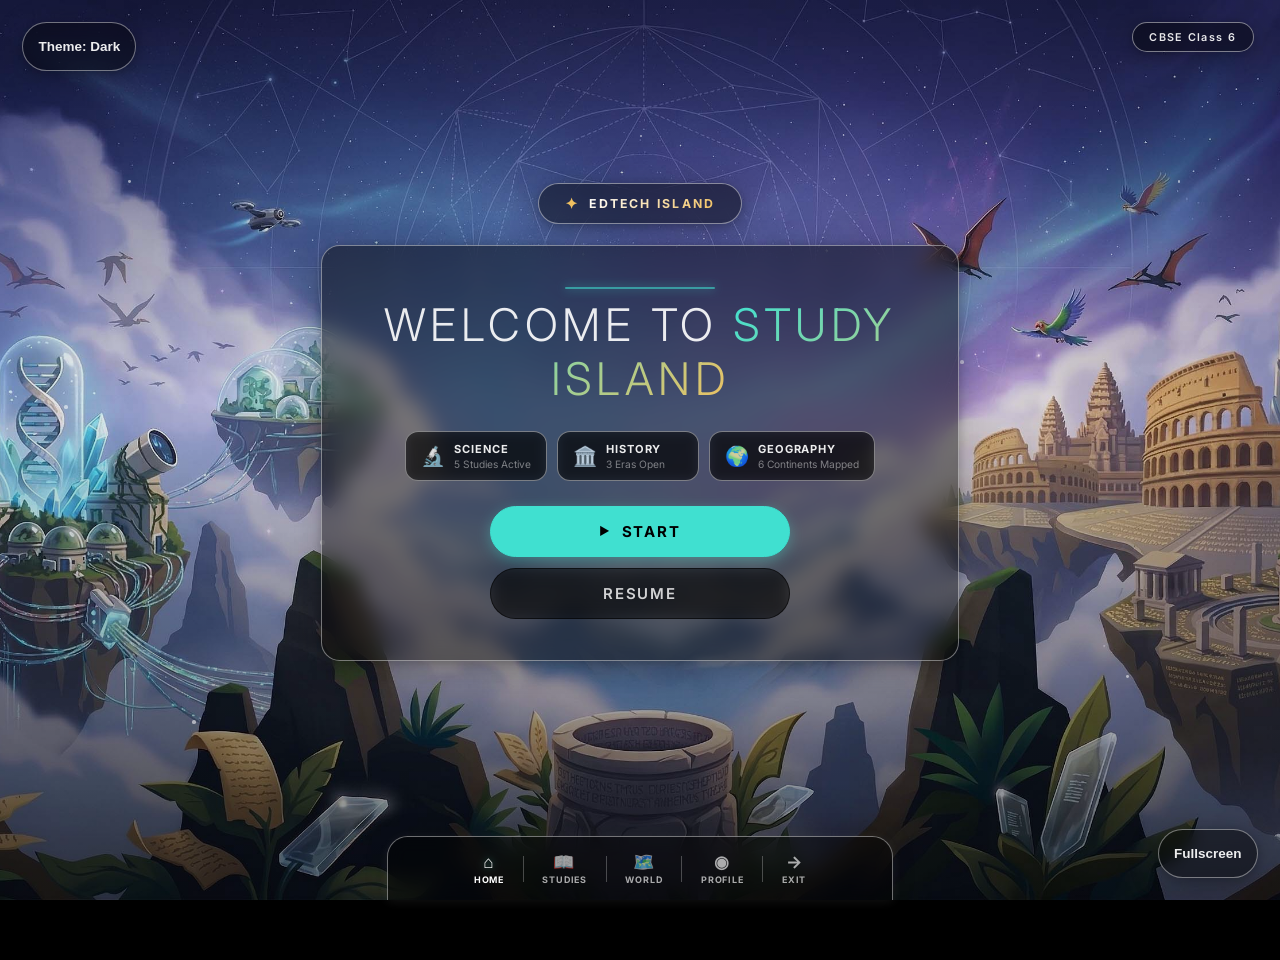
==== commit d8fdf6c4: "fix: cross-device layout architecture + 3D render loop - Replace all vh with dvh (dynamic viewport h" ====
--- a/index.html
+++ b/index.html
@@ -25,7 +25,7 @@
   <script src="https://cdnjs.cloudflare.com/ajax/libs/three.js/r128/three.min.js"></script>
   <!-- IFP Performance Optimizer — must load before script.js -->
   <script src="perf_optimizer.js"></script>
-  <link rel="stylesheet" href="styles.css?v=22" />
+  <link rel="stylesheet" href="styles.css?v=23" />
 </head>
 <body>
 
@@ -631,14 +631,18 @@
                     padding:5px 20px;
                     margin:0 -20px;
                     scroll-behavior:smooth;
-                    max-height:450px;
+                    /* dvh = real viewport height that adapts to iPad address bar.
+                       Subtracting ~380px accounts for header/tabs/arrows chrome. */
+                    max-height: calc(100dvh - 380px);
+                    max-height: calc(100vh - 380px); /* fallback */
                 }
                 @media (min-width: 1400px) {
                     .stories-panel {
                         padding:28px 76px 18px;
                     }
                     .stories-scroll-container {
-                        max-height:min(720px, calc(100vh - 390px));
+                        max-height: min(720px, calc(100dvh - 390px));
+                        max-height: min(720px, calc(100vh - 390px));
                     }
                     .stories-arrow--bottom {
                         margin-top:auto;
@@ -650,7 +654,8 @@
                         padding:32px 88px 22px;
                     }
                     .stories-scroll-container {
-                        max-height:min(780px, calc(100vh - 420px));
+                        max-height: min(780px, calc(100dvh - 420px));
+                        max-height: min(780px, calc(100vh - 420px));
                         gap:28px;
                     }
                     .stories-arrow--bottom {
--- a/styles.css
+++ b/styles.css
@@ -35,6 +35,17 @@
   --radius-pill:      50px;
   --radius-panel:     14px;
 
+  /* Spacing system — prevents random px values scattered everywhere */
+  --space-xs:  4px;
+  --space-sm:  8px;
+  --space-md:  16px;
+  --space-lg:  24px;
+  --space-xl:  40px;
+
+  /* Safe area — handles iPad home indicator / notch overlap */
+  --safe-bottom: env(safe-area-inset-bottom, 0px);
+  --safe-top:    env(safe-area-inset-top, 0px);
+
   /* Transitions */
   --tx-fast:   0.18s cubic-bezier(0.25, 0.46, 0.45, 0.94);
   --tx-smooth: 0.30s cubic-bezier(0.25, 0.46, 0.45, 0.94);
@@ -51,9 +62,18 @@
   -webkit-tap-highlight-color: transparent;
 }
 
-html, body {
+html {
+  /* dvh = dynamic viewport height — the ONLY reliable unit on iPad Safari.
+     100vh lies when the address bar is visible; 100dvh always reflects the
+     actual rendered area. Fallback to 100% for browsers that don't support dvh. */
+  height: 100%;
+  height: 100dvh;
+}
+
+body {
   width: 100%;
-  height: 100%;
+  min-height: 100%;
+  min-height: 100dvh;
   overflow: hidden;
   font-family: var(--font);
   background: #000000;      /* Solar system.html: solid black bg */
@@ -151,12 +171,17 @@
   z-index: 10;
   width: 100%;
   max-width: 1200px;
-  padding: 20px 36px calc(var(--nav-height) + 20px);
+  /* Bottom padding uses safe-area so content is never hidden under iPad home bar */
+  padding: 20px 36px calc(var(--nav-height) + var(--safe-bottom) + 20px);
   display: flex;
   flex-direction: column;
   align-items: center;
   gap: 18px;
-  height: 100%;
+  /* flex: 1 + min-height: 0 is the universal pattern to make a flex child
+     fill remaining space without overflowing its parent. Never use height: 100%
+     on a flex child — it breaks on Safari. */
+  flex: 1;
+  min-height: 0;
   overflow: hidden;
 }
 
@@ -468,10 +493,12 @@
   grid-template-rows: repeat(2, 1fr);
   gap: 14px;
   width: 70%;
-  height: 70%;
-  flex: 0 1 70%;
+  /* Replace brittle % heights with flex stretch.
+     flex: 1 makes the grid fill available space in the column;
+     min-height: 0 prevents it from overflowing its flex parent. */
+  flex: 1;
+  min-height: 0;
   margin: auto;
-  min-height: 0;
 }
 
 .subject-card {
@@ -552,10 +579,9 @@
   grid-template-rows: repeat(2, 1fr);
   gap: 14px;
   width: 70%;
-  height: 70%;
-  flex: 0 1 70%;
+  flex: 1;
+  min-height: 0;
   margin: auto;
-  min-height: 0;
 }
 
 .chapter-card {
@@ -1218,7 +1244,9 @@
   display: flex;
   align-items: center;
   justify-content: center;
-  padding: 0 20px;
+  /* Safe area: on iPad with home indicator, bump the nav up so it's clickable */
+  padding: 0 20px var(--safe-bottom);
+  padding-bottom: max(0px, var(--safe-bottom));
   z-index: 100;
   gap: 0;
 }
@@ -1279,33 +1307,204 @@
 }
 
 /* ═══════════════════════════════════════════════════════════════
-   RESPONSIVE — TABLET / SMARTBOARD
+   RESPONSIVE — TABLET OPTIMIZATIONS
+   Targets: OnePlus Pad Lite, Redmi Pad 2, Apple iPad 11",
+            Lenovo IdeaTab, Xiaomi Pad 8, OnePlus Pad Go 2
+   Strategy: Same "Design for 1080p, Scale proportionally" rule.
+   All sizes maintain identical visual ratios as 1920×1080 —
+   only the zoom scale in perf_optimizer.js changes per device.
    ═══════════════════════════════════════════════════════════════ */
+
+/* ── TABLET LANDSCAPE — 1024–1199px wide (Xiaomi Pad 8, OnePlus Pad Go 2)
+       These are wide Android tablets, ~16:10. Slightly tighter than smartboard. */
 @media (max-width: 1199px) {
-  .subjects-grid, .chapters-grid { gap: 11px; }
-  .screen-content { padding: 18px 24px calc(var(--nav-height) + 14px); gap: 14px; }
-  .home-card { padding: 32px 32px; }
-  .sol-tab { width: 100px; height: 86px; }
-}
-
+  :root { --nav-height: 62px; }
+
+  .subjects-grid, .chapters-grid {
+    gap: 11px;
+    width: 76%;
+    /* flex: 1 + min-height: 0 is maintained across all breakpoints */
+  }
+
+  .screen-content {
+    padding: 16px 22px calc(var(--nav-height) + 13px);
+    gap: 13px;
+    max-width: 1060px;
+  }
+
+  .home-card {
+    padding: 30px 30px;
+    max-width: 580px;
+    gap: 20px;
+  }
+
+  .sol-tab { width: 100px; height: 84px; gap: 6px; }
+  .sol-tab-label { font-size: 0.60rem; }
+  .sol-tab-solo-icon { font-size: 1.55rem; }
+  .chapter-tab-nav { gap: 9px; padding: 12px 14px 9px; }
+
+  .sol-tab-panel { padding: 16px 18px; }
+  .sol-description-text { font-size: clamp(0.76rem, 1.2vw, 0.90rem); }
+
+  .experiments-carousel-title { font-size: 1.45rem; margin-bottom: 18px; }
+  .carousel-wrapper { max-width: 900px; }
+  .experiments-carousel { max-width: 800px; gap: 22px; padding: 28px 24px; }
+  .experiment-card { width: 175px; height: 248px; }
+
+  .sol-bottom-nav-row { gap: 16px; margin-top: 10px; }
+  .sol-nav-btn { padding: 11px 36px; min-width: 130px; font-size: 0.86rem; }
+
+  .bottom-nav { max-width: 580px; }
+
+  .logo-pill { padding: 9px 22px; font-size: 0.76rem; }
+  .page-header-card { padding: 11px 36px; }
+  .curriculum-badge { top: 18px; right: 20px; font-size: 0.68rem; padding: 7px 15px; }
+}
+
+/* ── TABLET LANDSCAPE — 900–1024px wide (Redmi Pad 2 landscape, Lenovo Tab)
+       16:10 landscape; viewport is wide but shorter — critical fix for 4:3 iPads. */
+@media (max-width: 1024px) {
+  :root { --nav-height: 60px; }
+
+  .subjects-grid, .chapters-grid {
+    grid-template-columns: repeat(4, 1fr);
+    grid-template-rows: repeat(2, 1fr);
+    gap: 10px;
+    width: 82%;
+  }
+
+  .subject-card { padding: 14px 10px; gap: 8px; }
+  .subject-card-icon { font-size: clamp(2.2rem, 4vw, 3.2rem); }
+  .subject-card-name { font-size: clamp(0.78rem, 1.4vw, 1.0rem); }
+  .subject-card-stat { font-size: clamp(0.65rem, 1vw, 0.80rem); }
+
+  .chapter-card { padding: 14px 8px; gap: 7px; }
+  .chapter-card-icon { font-size: clamp(2.0rem, 3.8vw, 3.0rem); }
+  .chapter-card-number { font-size: clamp(0.70rem, 1.1vw, 0.90rem); }
+
+  .screen-content {
+    padding: 14px 18px calc(var(--nav-height) + 12px);
+    gap: 12px;
+    max-width: 960px;
+  }
+
+  .home-card { padding: 26px 26px; max-width: 520px; gap: 18px; }
+  .solar-title { font-size: clamp(1.55rem, 3.8vw, 2.4rem); }
+  .cta-group { max-width: 280px; }
+  .btn-primary, .btn-secondary { padding: 13px 36px; font-size: 0.90rem; min-height: 48px; }
+
+  /* Sol tabs — compact but readable */
+  .sol-tab { width: 92px; height: 78px; border-radius: 14px; }
+  .sol-tab-icon-wrap { width: 38px; height: 38px; }
+  .sol-tab-active-icon i { font-size: 1.15rem; }
+  .sol-tab-solo-icon { font-size: 1.45rem; }
+  .sol-tab-label { font-size: 0.58rem; }
+
+  .sol-description-text { font-size: clamp(0.74rem, 1.1vw, 0.87rem); line-height: 1.65; }
+
+  /* Carousel — tighter */
+  .experiments-carousel-title { font-size: 1.35rem; margin-bottom: 16px; }
+  .carousel-nav { width: 36px; height: 36px; }
+  .experiments-carousel { max-width: 740px; gap: 18px; padding: 24px 22px; }
+  .experiment-card { width: 162px; height: 232px; }
+  .experiment-title { font-size: 0.88rem; }
+  .experiment-author, .experiment-stats { font-size: 0.72rem; }
+
+  /* Nav */
+  .sol-nav-btn { padding: 10px 30px; min-width: 118px; font-size: 0.82rem; }
+  .bottom-nav { max-width: 520px; }
+  .nav-btn { padding: 8px 13px; }
+  .nav-icon { font-size: 1.05rem; }
+  .nav-label { font-size: 0.56rem; }
+}
+
+/* ── TABLET 768–900px wide (iPad 11" portrait, Lenovo Tab portrait)
+       4:3 ratio or 3:2 portrait — very different from 16:9, needs special care.
+       Grid drops to 2-column to preserve card readability. */
 @media (max-width: 900px) {
+  :root { --nav-height: 58px; }
+
   .subjects-grid, .chapters-grid {
     grid-template-columns: repeat(2, 1fr);
     grid-template-rows: repeat(4, auto);
-  }
-
-  .sol-experience-layout { flex-direction: column; }
-  .sol-canvas-wrap { flex: 0 0 220px; width: 100%; }
-
+    width: 90%;
+    /* On portrait tablet, let content scroll instead of being crushed.
+       dvh fallback: 72dvh respects the actual visible area on iPad Safari. */
+    flex: 0 0 auto;
+    max-height: 72vh;
+    max-height: 72dvh;
+    overflow-y: auto;
+    scrollbar-width: thin;
+    scrollbar-color: rgba(64,224,208,0.35) transparent;
+  }
+
+  .subjects-grid::-webkit-scrollbar,
+  .chapters-grid::-webkit-scrollbar { width: 3px; }
+  .subjects-grid::-webkit-scrollbar-thumb,
+  .chapters-grid::-webkit-scrollbar-thumb { background: rgba(64,224,208,0.30); border-radius: 3px; }
+
+  .subject-card { padding: 18px 14px; gap: 9px; }
+  .subject-card-icon { font-size: clamp(2.4rem, 5vw, 3.4rem); }
+  .subject-card-name { font-size: clamp(0.88rem, 2vw, 1.1rem); }
+  .subject-card-stat { font-size: clamp(0.70rem, 1.4vw, 0.85rem); }
+
+  .chapter-card { padding: 16px 12px; gap: 8px; }
+  .chapter-card-icon { font-size: clamp(2.2rem, 4.5vw, 3.2rem); }
+  .chapter-card-number { font-size: clamp(0.76rem, 1.6vw, 0.96rem); }
+
+  /* Chapter detail — stack canvas above description */
+  .sol-experience-layout { flex-direction: column; gap: 14px; }
+  .sol-canvas-wrap { flex: 0 0 200px; width: 100%; }
+  .sol-description-wrap { padding-left: 0; gap: 14px; }
+  .sol-description-text { font-size: clamp(0.76rem, 1.8vw, 0.90rem); }
+
+  /* Experiments in 1 column */
   .sol-exp-grid { grid-template-columns: 1fr; }
 
-  .chapter-tab-nav { gap: 7px; padding: 10px; }
-  .sol-tab { width: 90px; height: 80px; }
-
-  .bottom-nav { min-width: 95vw; border-radius: 18px 18px 0 0; padding: 0 12px; }
+  /* Tabs — horizontal scroll if needed */
+  .chapter-tab-nav { gap: 7px; padding: 9px 10px 7px; }
+  .sol-tab { width: 84px; height: 72px; border-radius: 12px; }
+  .sol-tab-icon-wrap { width: 34px; height: 34px; }
+  .sol-tab-active-icon i { font-size: 1.05rem; }
+  .sol-tab-solo-icon { font-size: 1.30rem; }
+  .sol-tab-label { font-size: 0.56rem; }
+
+  /* Carousel — use single scroll on narrow portrait */
+  .experiments-carousel-title { font-size: 1.25rem; margin-bottom: 14px; }
+  .carousel-wrapper { max-width: 95vw; gap: 10px; }
+  .carousel-nav { width: 34px; height: 34px; font-size: 0.85rem; }
+  .experiments-carousel { max-width: calc(95vw - 88px); gap: 14px; padding: 20px 18px; }
+  .experiment-card { width: 150px; height: 218px; border-radius: 13px; }
+  .experiment-card-img { font-size: 3.2rem; }
+  .experiment-card-info { padding: 11px; }
+  .experiment-title { font-size: 0.80rem; }
+  .experiment-author, .experiment-stats { font-size: 0.66rem; }
+
+  /* Bottom nav — full width pill on tablet portrait */
+  .bottom-nav { min-width: 95vw; border-radius: 18px 18px 0 0; padding: 0 10px; }
   .nav-btn { padding: 9px 14px; }
-}
-
+  .nav-icon { font-size: 1.0rem; }
+  .nav-label { font-size: 0.54rem; }
+  .nav-divider { height: 22px; }
+
+  /* Home */
+  .home-card { padding: 22px 20px; max-width: 480px; gap: 16px; }
+  .solar-title { font-size: clamp(1.4rem, 4vw, 2.2rem); }
+  .subject-preview-row { flex-direction: column; align-items: stretch; }
+  .cta-group { max-width: 100%; }
+  .btn-primary, .btn-secondary { padding: 13px 28px; font-size: 0.88rem; min-height: 48px; }
+
+  /* Sol nav */
+  .sol-bottom-nav-row { gap: 13px; margin-top: 8px; }
+  .sol-nav-btn { padding: 10px 26px; min-width: 112px; font-size: 0.80rem; min-height: 44px; }
+
+  /* Header */
+  .page-header-card { padding: 10px 28px; }
+  .page-title-text { font-size: clamp(0.88rem, 2.2vw, 1.15rem); }
+  .curriculum-badge { top: 14px; right: 14px; font-size: 0.64rem; padding: 6px 13px; }
+}
+
+/* ── SMALL TABLET / LARGE PHONE — max-width: 600px ── */
 @media (max-width: 600px) {
   :root { --nav-height: 62px; }
 
@@ -1320,14 +1519,57 @@
   .chapter-tab-nav { overflow-x: auto; flex-wrap: nowrap; justify-content: flex-start; }
 }
 
+/* ── TABLET PORTRAIT — orientation-specific overrides for iPad-style 4:3 ratio ──
+       When device width > 768px but in portrait (height > width), maintain readable
+       card layouts and prevent vertical crushing. */
+@media (orientation: portrait) and (min-width: 600px) and (max-width: 1100px) {
+  :root { --nav-height: 58px; }
+
+  /* Show subjects in 2×4 grid in portrait — more vertical room */
+  .subjects-grid, .chapters-grid {
+    grid-template-columns: repeat(2, 1fr);
+    grid-template-rows: repeat(4, 1fr);
+    width: 86%;
+    flex: 0 0 auto;
+    max-height: 70dvh;
+    max-height: 70vh;
+    overflow-y: auto;
+    gap: 12px;
+  }
+
+  .subject-card { padding: 22px 16px; }
+  .chapter-card { padding: 18px 14px; }
+
+  .subject-card-icon { font-size: clamp(2.8rem, 6vw, 4rem); }
+  .subject-card-name { font-size: clamp(0.92rem, 2.2vw, 1.2rem); }
+
+  /* Chapter panel — stack vertically in portrait */
+  .sol-experience-layout { flex-direction: column; }
+  .sol-canvas-wrap { flex: 0 0 240px; width: 100%; }
+
+  /* Slightly larger tabs since there's more horizontal space available */
+  .sol-tab { width: 96px; height: 82px; }
+  .sol-tab-label { font-size: 0.58rem; }
+
+  /* Bottom nav full-width in portrait */
+  .bottom-nav { min-width: 92vw; }
+
+  .screen-content { padding: 16px 20px calc(var(--nav-height) + 14px); }
+  .home-card { max-width: 500px; padding: 28px 24px; }
+  .solar-title { font-size: clamp(1.5rem, 4.5vw, 2.5rem); }
+}
+
 /* Smartboard (1400px+) */
 @media (min-width: 1400px) {
   .screen-content { max-width: 1480px; gap: 22px; padding: 24px 52px calc(var(--nav-height) + 24px); }
   .home-card { max-width: 760px; padding: 52px 58px; }
   .subjects-grid, .chapters-grid {
     width: min(84%, 1240px);
-    height: min(74vh, 860px);
-    flex: 0 1 auto;
+    /* dvh replaces vh: same intent, actually correct on all browsers */
+    max-height: min(74dvh, 860px);
+    max-height: min(74vh, 860px);
+    flex: 1;
+    min-height: 0;
     gap: 18px;
   }
   .subject-card-icon { font-size: 3rem; }
@@ -1363,8 +1605,10 @@
   .subjects-grid,
   .chapters-grid {
     width: min(88%, 1480px);
-    height: min(76vh, 980px);
-    flex: 0 1 auto;
+    max-height: min(76dvh, 980px);
+    max-height: min(76vh, 980px);
+    flex: 1;
+    min-height: 0;
     gap: 22px;
   }
 
@@ -1492,7 +1736,10 @@
   .subjects-grid,
   .chapters-grid {
     width: min(90%, 1640px);
-    height: min(78vh, 1120px);
+    max-height: min(78dvh, 1120px);
+    max-height: min(78vh, 1120px);
+    flex: 1;
+    min-height: 0;
     gap: 26px;
   }
 
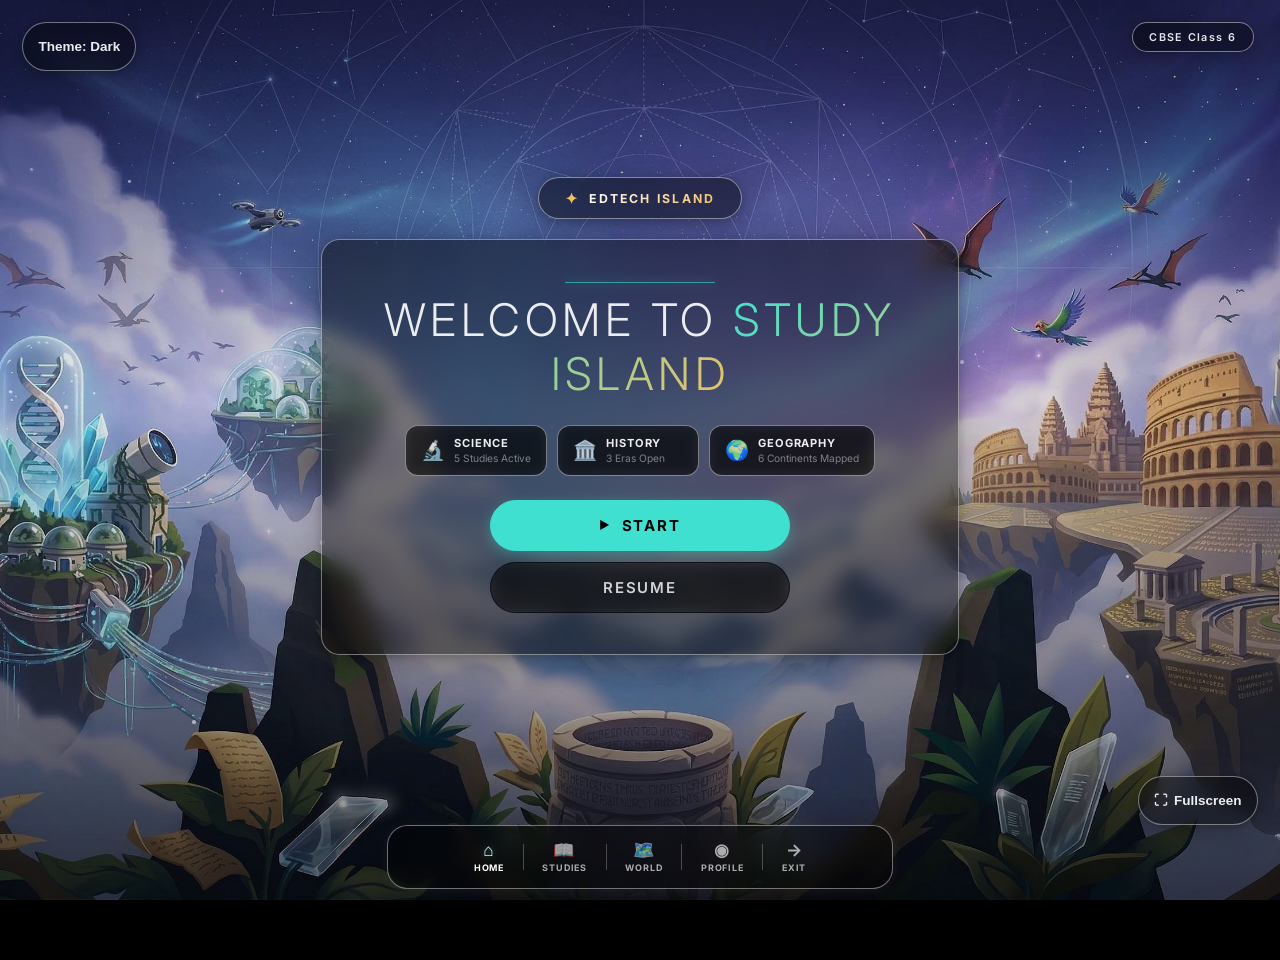
==== commit ef5e10bf: "Refactored global navigation UI and fixed fullscreen/back button consistency issues" ====
--- a/index.html
+++ b/index.html
@@ -37,12 +37,9 @@
   <span class="theme-icon">🌙</span> Dark
 </button>
 
-<button id="fullscreen-toggle" class="glass-pill" style="position: fixed; right: 24px; bottom: 24px; z-index: 1000; padding: 10px 16px; cursor: pointer; display: flex; align-items: center; gap: 8px; font-weight: 600; font-size: 0.9rem; color: var(--text-primary); transition: all 0.3s ease;" onclick="toggleAppFullscreen()" aria-label="Enter Fullscreen">
+<button id="fullscreen-toggle" class="glass-pill" style="position: fixed; right: 24px; bottom: calc(var(--nav-height) + env(safe-area-inset-bottom, 0px) + 12px); z-index: 1000; padding: 10px 16px; cursor: pointer; display: flex; align-items: center; gap: 8px; font-weight: 600; font-size: 0.9rem; color: var(--text-primary); transition: all 0.3s ease;" onclick="toggleAppFullscreen()" aria-label="Enter Fullscreen">
   <span class="fullscreen-icon">⛶</span> Fullscreen
 </button>
-<!-- â•â•â•â•â•â•â•â•â•â•â•â•â•â•â•â•â•â•â•â•â•â•â•â•â•â•â•â•â•â•â•â•â•â•â•â•â•â•â•â•â•â•â•â•â•â•â•â•â•â•â•â•â•â•â•â•â•â•â•â•â•â•â•
-     SCREEN 1: HOME / WELCOME
-     â•â•â•â•â•â•â•â•â•â•â•â•â•â•â•â•â•â•â•â•â•â•â•â•â•â•â•â•â•â•â•â•â•â•â•â•â•â•â•â•â•â•â•â•â•â•â•â•â•â•â•â•â•â•â•â•â•â•â•â•â•â•â• -->
 <div id="screen-home" class="screen active" style="background-image: url('assets/Future verion lowres.jpg');">
   <div class="bg-overlay"></div>
   <div class="particles" aria-hidden="true">
@@ -103,25 +100,12 @@
       </div>
     </div>
   </div>
-
-  <!-- Bottom nav -->
-  <nav class="bottom-nav glass-nav" aria-label="Main navigation">
-    <button class="nav-btn active" onclick="navigateTo('screen-home')" id="nav-home-1" aria-label="Home"><span class="nav-icon">⌂</span><span class="nav-label">HOME</span></button>
-    <div class="nav-divider"></div>
-    <button class="nav-btn" onclick="navigateTo('screen-subjects')" id="nav-studies-1" aria-label="Studies"><span class="nav-icon">📖</span><span class="nav-label">STUDIES</span></button>
-    <div class="nav-divider"></div>
-    <button class="nav-btn" id="nav-world-1" aria-label="World"><span class="nav-icon">🗺️</span><span class="nav-label">WORLD</span></button>
-    <div class="nav-divider"></div>
-    <button class="nav-btn" id="nav-profile-1" aria-label="Profile"><span class="nav-icon">◉</span><span class="nav-label">PROFILE</span></button>
-    <div class="nav-divider"></div>
-    <button class="nav-btn" id="nav-exit-1" aria-label="Exit"><span class="nav-icon">→</span><span class="nav-label">EXIT</span></button>
-  </nav>
 </div>
 
 
-<!-- â•â•â•â•â•â•â•â•â•â•â•â•â•â•â•â•â•â•â•â•â•â•â•â•â•â•â•â•â•â•â•â•â•â•â•â•â•â•â•â•â•â•â•â•â•â•â•â•â•â•â•â•â•â•â•â•â•â•â•â•â•â•â•
+<!-- â• â• â• â• â• â• â• â• â• â• â• â• â• â• â• â• â• â• â• â• â• â• â• â• â• â• â• â• â• â• â• â• â• â• â• â• â• â• â• â• â• â• â• â• â• â• â• â• â• â• â• â• â• â• â• â• â• â• â• â• â• â• â• 
      SCREEN 2: SUBJECT SELECTION
-     â•â•â•â•â•â•â•â•â•â•â•â•â•â•â•â•â•â•â•â•â•â•â•â•â•â•â•â•â•â•â•â•â•â•â•â•â•â•â•â•â•â•â•â•â•â•â•â•â•â•â•â•â•â•â•â•â•â•â•â•â•â•â• -->
+     â• â• â• â• â• â• â• â• â• â• â• â• â• â• â• â• â• â• â• â• â• â• â• â• â• â• â• â• â• â• â• â• â• â• â• â• â• â• â• â• â• â• â• â• â• â• â• â• â• â• â• â• â• â• â• â• â• â• â• â• â• â• â•  -->
 <div id="screen-subjects" class="screen" style="background-image: url('assets/Future verion lowres.jpg');">
   <div class="bg-overlay"></div>
   <div class="particles" aria-hidden="true">
@@ -196,21 +180,7 @@
 
     </div>
 
-
   </div>
-
-  <!-- Bottom nav -->
-  <nav class="bottom-nav glass-nav" aria-label="Main navigation">
-    <button class="nav-btn" onclick="navigateTo('screen-home')" aria-label="Home"><span class="nav-icon">⌂</span><span class="nav-label">HOME</span></button>
-    <div class="nav-divider"></div>
-    <button class="nav-btn active" onclick="navigateTo('screen-subjects')" aria-label="Studies"><span class="nav-icon">📖</span><span class="nav-label">STUDIES</span></button>
-    <div class="nav-divider"></div>
-    <button class="nav-btn" aria-label="World"><span class="nav-icon">🗺️</span><span class="nav-label">WORLD</span></button>
-    <div class="nav-divider"></div>
-    <button class="nav-btn" aria-label="Profile"><span class="nav-icon">◉</span><span class="nav-label">PROFILE</span></button>
-    <div class="nav-divider"></div>
-    <button class="nav-btn" onclick="navigateTo('screen-home')" aria-label="Exit"><span class="nav-icon">→</span><span class="nav-label">EXIT</span></button>
-  </nav>
 </div>
 
 
@@ -294,18 +264,6 @@
 
   </div>
 
-  <!-- Bottom nav -->
-  <nav class="bottom-nav glass-nav" aria-label="Main navigation">
-    <button class="nav-btn" onclick="navigateTo('screen-home')" aria-label="Home"><span class="nav-icon">⌂</span><span class="nav-label">HOME</span></button>
-    <div class="nav-divider"></div>
-    <button class="nav-btn active" onclick="navigateTo('screen-subjects')" aria-label="Studies"><span class="nav-icon">📖</span><span class="nav-label">STUDIES</span></button>
-    <div class="nav-divider"></div>
-    <button class="nav-btn" aria-label="World"><span class="nav-icon">🗺️</span><span class="nav-label">WORLD</span></button>
-    <div class="nav-divider"></div>
-    <button class="nav-btn" aria-label="Profile"><span class="nav-icon">◉</span><span class="nav-label">PROFILE</span></button>
-    <div class="nav-divider"></div>
-    <button class="nav-btn" onclick="navigateTo('screen-home')" aria-label="Exit"><span class="nav-icon">→</span><span class="nav-label">EXIT</span></button>
-  </nav>
 </div>
 
 
@@ -805,6 +763,19 @@
 </div> <!-- Closes .screen-chapter-detail -->
 
 
+<!-- ══ GLOBAL BOTTOM NAV — single instance, always visible ══ -->
+<nav id="global-bottom-nav" class="bottom-nav glass-nav" aria-label="Main navigation">
+  <button class="nav-btn active" id="gnav-home" onclick="navigateTo('screen-home')" aria-label="Home"><span class="nav-icon">⌂</span><span class="nav-label">HOME</span></button>
+  <div class="nav-divider"></div>
+  <button class="nav-btn" id="gnav-studies" onclick="navigateTo('screen-subjects')" aria-label="Studies"><span class="nav-icon">📖</span><span class="nav-label">STUDIES</span></button>
+  <div class="nav-divider"></div>
+  <button class="nav-btn" id="gnav-world" aria-label="World"><span class="nav-icon">🗺️</span><span class="nav-label">WORLD</span></button>
+  <div class="nav-divider"></div>
+  <button class="nav-btn" id="gnav-profile" aria-label="Profile"><span class="nav-icon">◉</span><span class="nav-label">PROFILE</span></button>
+  <div class="nav-divider"></div>
+  <button class="nav-btn" id="gnav-exit" onclick="navigateTo('screen-home')" aria-label="Exit"><span class="nav-icon">→</span><span class="nav-label">EXIT</span></button>
+</nav>
+
 <!-- SUB-APP OVERLAY -->
 <div id="app-overlay" class="app-overlay app-overlay--story hidden" role="dialog" aria-modal="true" aria-label="Chapter content viewer">
   <div id="app-overlay-shell" class="app-overlay-shell">
@@ -822,6 +793,6 @@
   </div>
 </div>
 
-<script src="script.js?v=16"></script>
+<script src="script.js?v=17"></script>
 </body>
 </html>
--- a/styles.css
+++ b/styles.css
@@ -171,8 +171,8 @@
   z-index: 10;
   width: 100%;
   max-width: 1200px;
-  /* Bottom padding uses safe-area so content is never hidden under iPad home bar */
-  padding: 20px 36px calc(var(--nav-height) + var(--safe-bottom) + 20px);
+  /* Bottom padding: nav-height + 12px float margin + safe area so content clears the nav */
+  padding: 20px 36px calc(var(--nav-height) + env(safe-area-inset-bottom, 0px) + 32px);
   display: flex;
   flex-direction: column;
   align-items: center;
@@ -653,7 +653,8 @@
   flex-direction: column;
   min-height: 0;
   overflow: hidden;
-  padding-bottom: 10px;
+  /* Must be large enough to clear the floating global nav + its 12px margin */
+  padding-bottom: calc(var(--nav-height) + env(safe-area-inset-bottom, 0px) + 24px);
   position: relative;
 }
 
@@ -1037,8 +1038,12 @@
   flex-shrink: 0;
   width: 100%;
   margin-top: 12px;
+  margin-bottom: 8px;
   padding: 6px 14px 2px;
   position: relative;
+  /* z-index above the screen content but below the global nav —
+     the buttons are never covered because padding-bottom on
+     .chapter-detail-content already lifts them above the nav */
   z-index: 50;
 }
 
@@ -1197,7 +1202,8 @@
 }
 
 body.fullscreen-overlay-open #theme-toggle,
-body.fullscreen-overlay-open #fullscreen-toggle {
+body.fullscreen-overlay-open #fullscreen-toggle,
+body.fullscreen-overlay-open #global-bottom-nav {
   opacity: 0;
   visibility: hidden;
   pointer-events: none;
@@ -1244,22 +1250,27 @@
   display: flex;
   align-items: center;
   justify-content: center;
-  /* Safe area: on iPad with home indicator, bump the nav up so it's clickable */
-  padding: 0 20px var(--safe-bottom);
-  padding-bottom: max(0px, var(--safe-bottom));
-  z-index: 100;
+  /* Use the larger of safe-bottom (14px iPad home bar) or 0, padded below buttons */
+  padding: 0 20px;
+  padding-bottom: max(env(safe-area-inset-bottom, 0px), 0px);
+  /* z-index above all screens (z-index: 10) but below overlay (z-index: 200) */
+  z-index: 150;
   gap: 0;
-}
-
-/* Bottom nav — white glass pill matching reference image */
+  /* Smooth hide/show for overlay open state */
+  transition: opacity 0.2s ease, visibility 0.2s ease;
+}
+
+/* Bottom nav — fully rounded floating glass pill (not edge-flush)
+   This ensures it stays visible above the iOS Safari toolbar and home bar */
 .glass-nav {
   background: var(--glass-bg);
   backdrop-filter: blur(var(--blur-strong));
   -webkit-backdrop-filter: blur(var(--blur-strong));
   border: 1px solid var(--glass-border);
-  border-bottom: none;
-  box-shadow: 0 -2px 24px rgba(0,0,0,0.18), 0 2px 12px rgba(255,255,255,0.08);
-  border-radius: 22px 22px 0 0;
+  box-shadow: 0 8px 32px rgba(0,0,0,0.35), 0 2px 12px rgba(255,255,255,0.08);
+  border-radius: 22px;
+  /* Float 12px above the safe area bottom so the toolbar never hides it */
+  bottom: max(env(safe-area-inset-bottom, 0px) + 12px, 12px) !important;
 }
 
 .nav-btn {
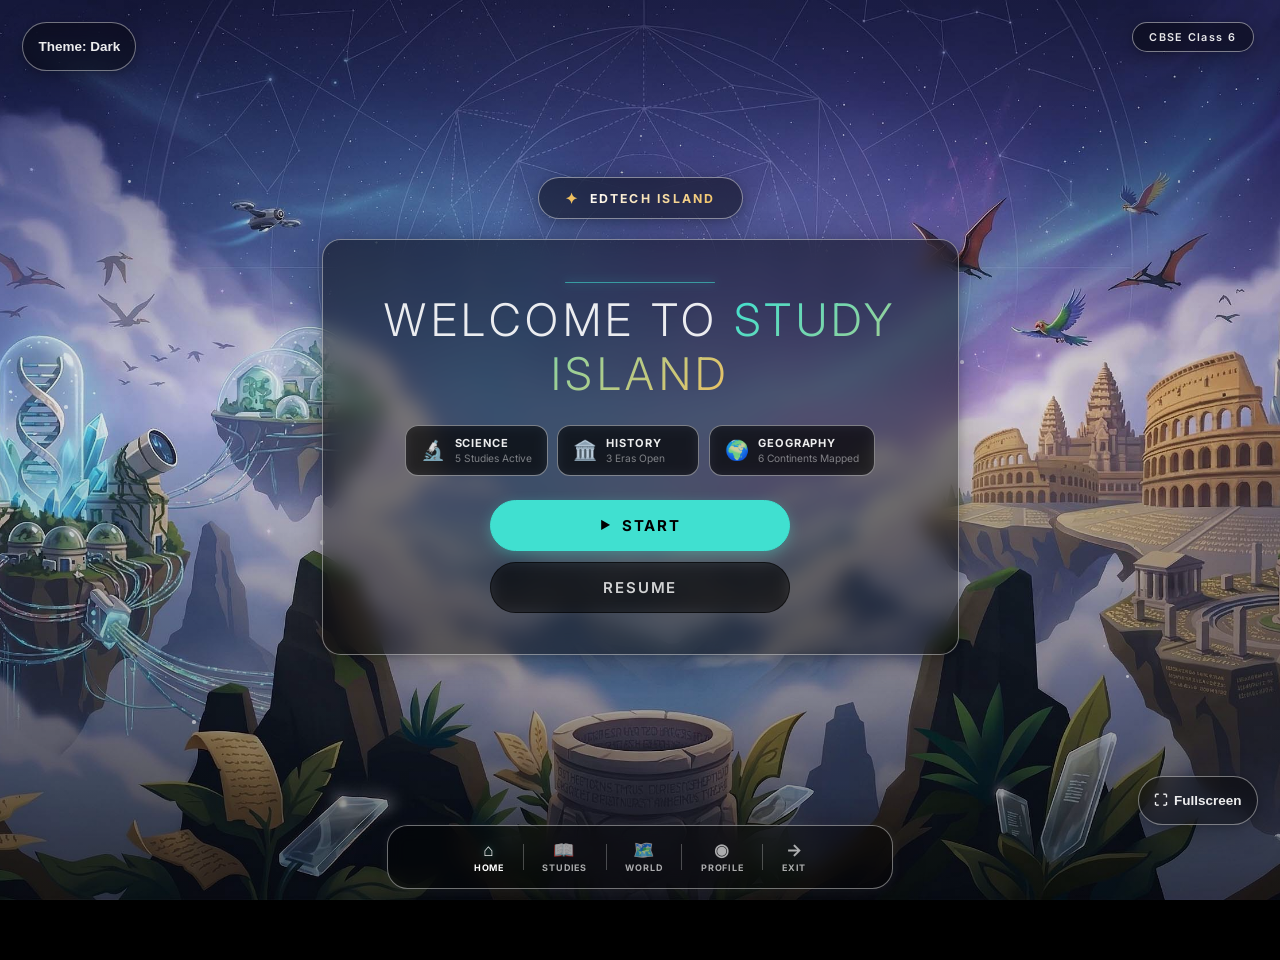
==== commit c701207c: "Optimize design documentation and bottom navigation layout" ====
--- a/index.html
+++ b/index.html
@@ -2,19 +2,25 @@
 <html lang="en">
 <head>
   <meta charset="UTF-8" />
-  <meta name="viewport" id="vp-meta" content="width=device-width, initial-scale=1.0, maximum-scale=1.0, user-scalable=no" />
+  <!-- viewport-fit=cover: REQUIRED for env(safe-area-inset-*) CSS variables to work on
+       iOS Safari (notch phones, iPad with gesture bar). Without this flag the inset
+       values are always 0 and our max() safe-area padding patterns have no effect. -->
+  <meta name="viewport" id="vp-meta" content="width=device-width, initial-scale=1.0, maximum-scale=1.0, user-scalable=no, viewport-fit=cover" />
   <!-- Fix extreme zoom on 4K smartboards: if physical pixel width >= 3000, lock CSS viewport to 1920px -->
   <script>
     (function(){
       var phys = window.screen.width * (window.devicePixelRatio || 1);
       if (phys >= 3000) {
         document.getElementById('vp-meta').content =
-          'width=1920, initial-scale=1.0, maximum-scale=1.0, user-scalable=no';
+          'width=1920, initial-scale=1.0, maximum-scale=1.0, user-scalable=no, viewport-fit=cover';
       }
     })();
   </script>
   <title>Edtech Island — Your Learning Universe</title>
   <meta name="description" content="Edtech Island — An immersive learning platform for ICSE students. Explore chapters, experiments, quizzes and mixed reality." />
+  <!-- theme-color matches the platform dark background for Android WebView chrome and
+       iOS Safari top bar — prevents jarring white flash during fullscreen transitions. -->
+  <meta name="theme-color" content="#03071a" />
   <link rel="preconnect" href="https://fonts.googleapis.com" />
   <link rel="preconnect" href="https://fonts.gstatic.com" crossorigin />
   <link rel="preconnect" href="https://cdnjs.cloudflare.com" crossorigin />
--- a/styles.css
+++ b/styles.css
@@ -2,7 +2,60 @@
    EDTECH ISLAND — GLASSMORPHIC UI
    Merged: Apple Vision Pro glass + Solar system.html UI patterns
    Optimised for smartboards & tablets
+   2026 Layout Architecture: Cascade Layer Reset + Container Queries
    ═══════════════════════════════════════════════════════════════ */
+
+/* ─── 2026 CASCADE LAYER RESET (lowest cascade specificity)
+   Mandated by the Architectural Review doc to form a flawless
+   mathematical foundation without overriding custom component logic.
+   ─── */
+@layer reset {
+  /* Global Box and Minimum Sizing Constraints:
+     Forces border-box everywhere and resets intrinsic min-sizes to 0
+     to prevent Flex/Grid tracks from blowing out viewport bounds. */
+  :where(*, *::before, *::after) {
+    box-sizing: border-box;
+    border-width: 0;
+    min-width: 0;   /* Critical: prevents flex items forcing parent overflow */
+  }
+
+  /* Viewport, Scrollbar, and Typography Stabilization:
+     text-size-adjust: 100% disables Android font-boosting heuristic.
+     scrollbar-gutter: stable eliminates 100vw horizontal layout shifts.
+     interpolate-size: allow-keywords enables smooth height transitions. */
+  :where(html) {
+    -webkit-text-size-adjust: 100%;
+    text-size-adjust: 100%;
+    scrollbar-gutter: stable;
+    interpolate-size: allow-keywords;
+  }
+
+  /* Body reset with overflow-x: clip (NOT hidden).
+     clip does not create a scroll container so position:sticky children
+     remain fully operational — overflow:hidden breaks them. */
+  :where(body) {
+    min-block-size: 100dvh;
+    margin: 0;
+    overflow-x: clip;
+    -webkit-font-smoothing: antialiased;
+  }
+
+  /* Media Proportion and Hardware Acceleration:
+     display:block removes baseline clipping anomalies.
+     max-inline-size + block-size:auto enforces proportional sizing. */
+  :where(img, svg, video, canvas, iframe) {
+    display: block;
+    max-inline-size: 100%;
+    block-size: auto;
+  }
+
+  /* Safe-area bottom padding utility:
+     max() ensures a comfortable 1rem minimum on flat displays while
+     expanding for iOS gesture bars, notch cutouts, and foldable hinges. */
+  .safe-area-bottom-padding {
+    padding-bottom: max(1rem, env(safe-area-inset-bottom));
+  }
+}
 
 /* ─── DESIGN TOKENS ─── */
 :root {
@@ -54,27 +107,38 @@
   --font: 'Inter', 'Segoe UI', -apple-system, BlinkMacSystemFont, sans-serif;
 }
 
-/* ─── RESET ─── */
+/* ─── LEGACY RESET (complements @layer reset above) ─── */
 *, *::before, *::after {
   box-sizing: border-box;
   margin: 0;
   padding: 0;
+  min-width: 0;   /* Prevents flex/grid min-content blowouts globally */
   -webkit-tap-highlight-color: transparent;
 }
 
 html {
   /* dvh = dynamic viewport height — the ONLY reliable unit on iPad Safari.
      100vh lies when the address bar is visible; 100dvh always reflects the
-     actual rendered area. Fallback to 100% for browsers that don't support dvh. */
+     actual rendered area. Fallback to 100% for browsers that don't support dvh.
+     scrollbar-gutter: stable reserves physical scrollbar space so 100vw
+     never causes horizontal overflow on Windows classic scrollbar systems. */
   height: 100%;
   height: 100dvh;
+  -webkit-text-size-adjust: 100%;  /* Suppresses Android font-boosting */
+  text-size-adjust: 100%;          /* Standard property for same effect */
+  scrollbar-gutter: stable;        /* Prevents layout shift when scrollbar appears */
+  interpolate-size: allow-keywords; /* Enables smooth height:auto transitions */
 }
 
 body {
   width: 100%;
   min-height: 100%;
-  min-height: 100dvh;
-  overflow: hidden;
+  min-block-size: 100dvh;
+  /* CRITICAL: overflow-x:clip instead of overflow:hidden
+     clip does NOT create a scroll container, so position:sticky works.
+     overflow:hidden breaks nested sticky elements and scrolling contexts. */
+  overflow-x: clip;
+  overflow-y: hidden;
   font-family: var(--font);
   background: #000000;      /* Solar system.html: solid black bg */
   color: var(--text-primary);
@@ -134,7 +198,7 @@
   position: absolute;
   inset: 0;
   z-index: 2;
-  overflow: hidden;
+  overflow: clip; /* clip prevents scroll container, hidden does not */
   pointer-events: none;
 }
 
@@ -170,19 +234,26 @@
   position: relative;
   z-index: 10;
   width: 100%;
+  /* Use 100% not 100vw — 100vw includes scrollbar gutter on Windows
+     causing 15-17px horizontal overflow and right-side UI clipping. */
   max-width: 1200px;
-  /* Bottom padding: nav-height + 12px float margin + safe area so content clears the nav */
-  padding: 20px 36px calc(var(--nav-height) + env(safe-area-inset-bottom, 0px) + 32px);
+  /* Bottom padding uses max() for safe-area integration:
+     max(base, env()) ensures comfortable spacing on flat displays
+     while expanding for gesture bars/notches on mobile. */
+  padding: 20px 36px max(calc(var(--nav-height) + 32px), calc(var(--nav-height) + env(safe-area-inset-bottom, 0px) + 32px));
   display: flex;
   flex-direction: column;
   align-items: center;
   gap: 18px;
-  /* flex: 1 + min-height: 0 is the universal pattern to make a flex child
-     fill remaining space without overflowing its parent. Never use height: 100%
-     on a flex child — it breaks on Safari. */
+  /* flex:1 + min-height:0 is the universal safe pattern to fill remaining
+     space without overflowing. height:100% breaks on Safari. */
   flex: 1;
   min-height: 0;
-  overflow: hidden;
+  min-width: 0; /* Prevents flex child from being wider than viewport */
+  overflow: clip; /* clip vs hidden: preserves sticky contexts */
+  /* container-type for nested CQ units */
+  container-type: inline-size;
+  container-name: screen-content;
 }
 
 /* ═══════════════════════════════════════════════════════════════
@@ -489,16 +560,21 @@
 
 .subjects-grid {
   display: grid;
-  grid-template-columns: repeat(4, 1fr);
-  grid-template-rows: repeat(2, 1fr);
+  /* minmax(0, 1fr) is CRITICAL — prevents grid tracks from expanding to
+     min-content size when content overflows. Plain 1fr = minmax(auto, 1fr)
+     which ignores container bounds and causes layout blowouts. */
+  grid-template-columns: repeat(4, minmax(0, 1fr));
+  grid-template-rows: repeat(2, minmax(0, 1fr));
   gap: 14px;
   width: 70%;
-  /* Replace brittle % heights with flex stretch.
-     flex: 1 makes the grid fill available space in the column;
-     min-height: 0 prevents it from overflowing its flex parent. */
+  /* flex:1 + min-height:0 is the universal pattern to fill remaining
+     space without overflowing the flex parent. */
   flex: 1;
   min-height: 0;
   margin: auto;
+  /* Container query context so nested cards can self-adapt */
+  container-type: inline-size;
+  container-name: subjects-grid;
 }
 
 .subject-card {
@@ -514,7 +590,13 @@
   font-family: var(--font);
   cursor: pointer;
   min-height: 0;
-  overflow: hidden;
+  min-width: 0; /* Prevents card from forcing parent grid blowout */
+  /* overflow:clip instead of overflow:hidden — does NOT create a scroll
+     container, so any position:sticky inside remains operational. */
+  overflow: clip;
+  /* overflow-clip-margin preserves outer box-shadow paint outside the
+     clip boundary — prevents drop shadows from being severed. */
+  overflow-clip-margin: 4px;
   position: relative;
 }
 
@@ -555,7 +637,7 @@
   border: 1px solid rgba(255, 255, 255, 0.25);
   border-radius: 6px;
   margin: 2px 0;
-  overflow: hidden;
+  overflow: clip; /* clip instead of hidden — no scroll container created */
   box-shadow: inset 0 1px 2px rgba(0,0,0,0.06);
 }
 
@@ -575,13 +657,16 @@
 
 .chapters-grid {
   display: grid;
-  grid-template-columns: repeat(4, 1fr);
-  grid-template-rows: repeat(2, 1fr);
+  /* minmax(0, 1fr) prevents grid tracks expanding to min-content size */
+  grid-template-columns: repeat(4, minmax(0, 1fr));
+  grid-template-rows: repeat(2, minmax(0, 1fr));
   gap: 14px;
   width: 70%;
   flex: 1;
   min-height: 0;
   margin: auto;
+  container-type: inline-size;
+  container-name: chapters-grid;
 }
 
 .chapter-card {
@@ -597,7 +682,9 @@
   font-family: var(--font);
   cursor: pointer;
   min-height: 0;
-  overflow: hidden;
+  min-width: 0; /* Prevents card from forcing parent grid blowout */
+  overflow: clip; /* Preserves sticky contexts unlike overflow:hidden */
+  overflow-clip-margin: 4px; /* Prevents box-shadow severing at clip edge */
   position: relative;
 }
 
@@ -782,8 +869,11 @@
 .tab-panels-area {
   flex: 1;
   min-height: 0;
+  min-width: 0; /* Prevent flex item from forcing parent overflow */
   position: relative;
-  overflow: hidden;
+  overflow: clip; /* clip: no scroll container, sticky children work correctly */
+  container-type: inline-size;
+  container-name: tab-panels;
 }
 
 .sol-tab-panel {
@@ -810,9 +900,12 @@
 /* 3D Canvas section */
 .sol-canvas-wrap {
   flex: 0 0 58%;
+  min-width: 0; /* Prevents flex item forcing parent overflow */
   border: 1px solid rgba(255,255,255,0.10);
   border-radius: 12px;
-  overflow: hidden;
+  overflow: clip; /* clip preserves shadow/border-radius correctly */
+  /* overflow-clip-margin preserves border-radius paint continuity */
+  overflow-clip-margin: content-box 2px;
   background: #000;
   position: relative;
   min-height: 0;
@@ -822,7 +915,7 @@
   width: 100%;
   height: 100%;
   border-radius: 12px;
-  overflow: hidden;
+  overflow: clip;
 }
 
 .sol-canvas-loading {
@@ -1094,21 +1187,26 @@
 .app-overlay-shell {
   position: relative;
   z-index: 210;
+  min-width: 0; /* Prevent shell from expanding beyond available space */
 }
 
 .app-overlay-frame {
   width: 100%;
   height: 100%;
   background: #000;
-  overflow: hidden;
+  overflow: clip; /* clip: no scroll container, positon:sticky preserved */
 }
 
 .app-iframe {
+  /* aspect-ratio for iframe: requires width:100% and height:auto.
+     Do NOT hardcode both width AND height — aspect-ratio is silently
+     ignored when both axes have explicit sizes, causing distortion. */
   width: 100%;
   height: 100%;
   border: none;
   background: #000;
   display: block;
+  max-inline-size: 100%;
 }
 
 .app-overlay--story {
@@ -1209,6 +1307,21 @@
   pointer-events: none;
 }
 
+/* ── Hide nav on chapter detail screen (main menu only rule) ──
+   The global bottom nav is only relevant on the main menu screens
+   (Home, Studies, World, Profile). Inside any chapter the nav is
+   hidden so it doesn't overlap chapter content or distract the learner.
+   The body class is toggled by navigateTo() in script.js.          */
+body.chapter-detail-open #global-bottom-nav,
+body.chapter-detail-open #fullscreen-toggle,
+body.chapter-detail-open #theme-toggle {
+  opacity: 0;
+  visibility: hidden;
+  pointer-events: none;
+  transition: opacity 0.2s ease, visibility 0.2s ease;
+}
+
+
 @media (max-width: 900px) {
   .curriculum-badge {
     top: 16px;
@@ -1244,19 +1357,21 @@
   left: 50%;
   transform: translateX(-50%);
   width: auto;
+  /* Use 95vw not 95% of viewport — percentage on fixed is relative to
+     containing block which for fixed = viewport, same as vw */
   max-width: 640px;
   min-width: min(540px, 95vw);
   height: var(--nav-height);
   display: flex;
   align-items: center;
   justify-content: center;
-  /* Use the larger of safe-bottom (14px iPad home bar) or 0, padded below buttons */
+  /* max() for safe-area: ensures comfortable baseline on flat displays,
+     expands for iOS gesture bars and Android nav overlays. */
   padding: 0 20px;
   padding-bottom: max(env(safe-area-inset-bottom, 0px), 0px);
-  /* z-index above all screens (z-index: 10) but below overlay (z-index: 200) */
+  /* z-index above all screens but below overlay */
   z-index: 150;
   gap: 0;
-  /* Smooth hide/show for overlay open state */
   transition: opacity 0.2s ease, visibility 0.2s ease;
 }
 
@@ -1806,6 +1921,37 @@
 /* Accessibility */
 :focus-visible { outline: 2px solid var(--accent-cyan); outline-offset: 3px; }
 
+/* box-decoration-break: clone ensures that inline highlighted text
+   (educational annotations, code snippets) retains its rounded padding
+   and background on BOTH lines when wrapping occurs on narrow screens. */
+mark, .inline-highlight, [data-highlight] {
+  -webkit-box-decoration-break: clone;
+  box-decoration-break: clone;
+  border-radius: 3px;
+  padding: 0 0.2em;
+}
+
+/* content-visibility: auto — defers rendering of off-screen grid items.
+   contain-intrinsic-size provides placeholder height to prevent scrollbar
+   jumping when off-screen elements collapse from 300px to 0. */
+.subject-card,
+.chapter-card {
+  content-visibility: auto;
+  contain-intrinsic-size: auto 180px;
+}
+
+/* Fluid typographic lock via clamp() + cqi (Container Query inline unit).
+   cqi scales relative to the query container width — NOT the global
+   viewport, preventing text ballooning inside compact nested sidebars. */
+@container subjects-grid (max-width: 600px) {
+  .subject-card-name { font-size: clamp(0.7rem, 3.5cqi, 1rem); }
+  .subject-card-icon { font-size: clamp(2rem, 8cqi, 3.5rem); }
+}
+@container chapters-grid (max-width: 600px) {
+  .chapter-card-number { font-size: clamp(0.65rem, 3cqi, 0.9rem); }
+  .chapter-card-icon { font-size: clamp(1.8rem, 7cqi, 3rem); }
+}
+
 /* Scrollbar */
 ::-webkit-scrollbar { width: 4px; height: 4px; }
 ::-webkit-scrollbar-track { background: transparent; }
@@ -1868,20 +2014,24 @@
 
 .experiments-carousel {
   flex: 1; /* Automatically takes exact room between arrows */
+  min-width: 0; /* Critical: prevents flex item from forcing parent overflow */
   display: flex;
   flex-direction: row;
   align-items: center;
-  gap: 30px; /* 30px gap perfectly bounds the hidden rightside elements */
+  gap: 30px;
   width: 100%;
-  max-width: 950px; /* 30px padding + 4 cards (800) + 3 gaps (90) + 30px padding = 950px */
+  max-width: 950px;
   overflow-x: auto;
-  padding: 35px 30px; /* 30px padding on the sides completely prevents shadow clipping mask */
+  /* overflow-x:auto on a single axis while clip on the other —
+     stops lateral bleed without breaking vertical scroll context */
+  overflow-y: clip;
+  padding: 35px 30px;
   scroll-snap-type: x mandatory;
   -ms-overflow-style: none;
   scrollbar-width: none;
   scroll-behavior: smooth;
-  
-  /* Feathered edge gradient to smoothly fade the drop shadows and strictly prevent any bleed */
+
+  /* Feathered mask preserves box-shadows at edges without clipping */
   -webkit-mask-image: linear-gradient(to right, transparent 0, black 28px, black calc(100% - 28px), transparent 100%);
   mask-image: linear-gradient(to right, transparent 0, black 28px, black calc(100% - 28px), transparent 100%);
 }
@@ -1900,10 +2050,18 @@
   border: 1px solid rgba(255, 255, 255, 0.2);
   display: flex;
   flex-direction: column;
-  overflow: hidden;
+  /* overflow:clip not hidden — preserves sticky children, clip edge mirrors border-radius */
+  overflow: clip;
+  /* overflow-clip-margin: allows box-shadow to paint 12px outside the element
+     boundary before the hard clip begins — prevents shadow truncation at card edges */
+  overflow-clip-margin: 12px;
   scroll-snap-align: center;
   cursor: pointer;
-  transition: all 0.3s cubic-bezier(0.25, 0.8, 0.25, 1);
+  transition: transform 0.3s cubic-bezier(0.25, 0.8, 0.25, 1),
+              box-shadow 0.3s cubic-bezier(0.25, 0.8, 0.25, 1),
+              border-color 0.3s ease;
+  /* GPU-accelerate via transform, not left/top repaints */
+  will-change: transform;
   position: relative;
   box-shadow: 0 5px 15px rgba(0, 0, 0, 0.2);
 }
@@ -2063,6 +2221,8 @@
 /* ═══════════════════════════════════════════════════════════════
    4K ULTRA-WIDE VIEWPORT (DPR≈1 scenario where CSS viewport = 3840px)
    The viewport JS fix handles the zoom, but this breakpoint handles edge cases.
+   Key insight: at 4K with high DPR, Android maps 3840 physical px to ~960 CSS px.
+   Use fluid grids + cqw units (not px breakpoints) for true DPR independence.
    ═══════════════════════════════════════════════════════════════ */
 @media (min-width: 3000px) {
   :root {
@@ -2071,17 +2231,19 @@
   }
   .screen-content {
     max-width: 2800px;
-    padding: 44px 140px calc(var(--nav-height) + 44px);
+    /* Use calc(var(--nav-height) + env()) with max() for safe-area safety */
+    padding: 44px 140px max(calc(var(--nav-height) + 44px), calc(var(--nav-height) + env(safe-area-inset-bottom, 0px) + 44px));
   }
   .subjects-grid, .chapters-grid {
     width: min(92%, 2600px);
-    height: min(78vh, 1300px);
+    /* dvh vs vh: dvh adapts to keyboard/address-bar; vh does not */
+    height: min(78dvh, 1300px);
     gap: 36px;
   }
   .home-card { max-width: 1200px; }
   .bottom-nav  { max-width: 1200px; }
   .sol-tab { width: 190px; height: 150px; }
-  /* Particles off at 4K native too */
+  /* Particles off at 4K native — reduces GPU compositor layers */
   .particles { display: none; }
 }
 
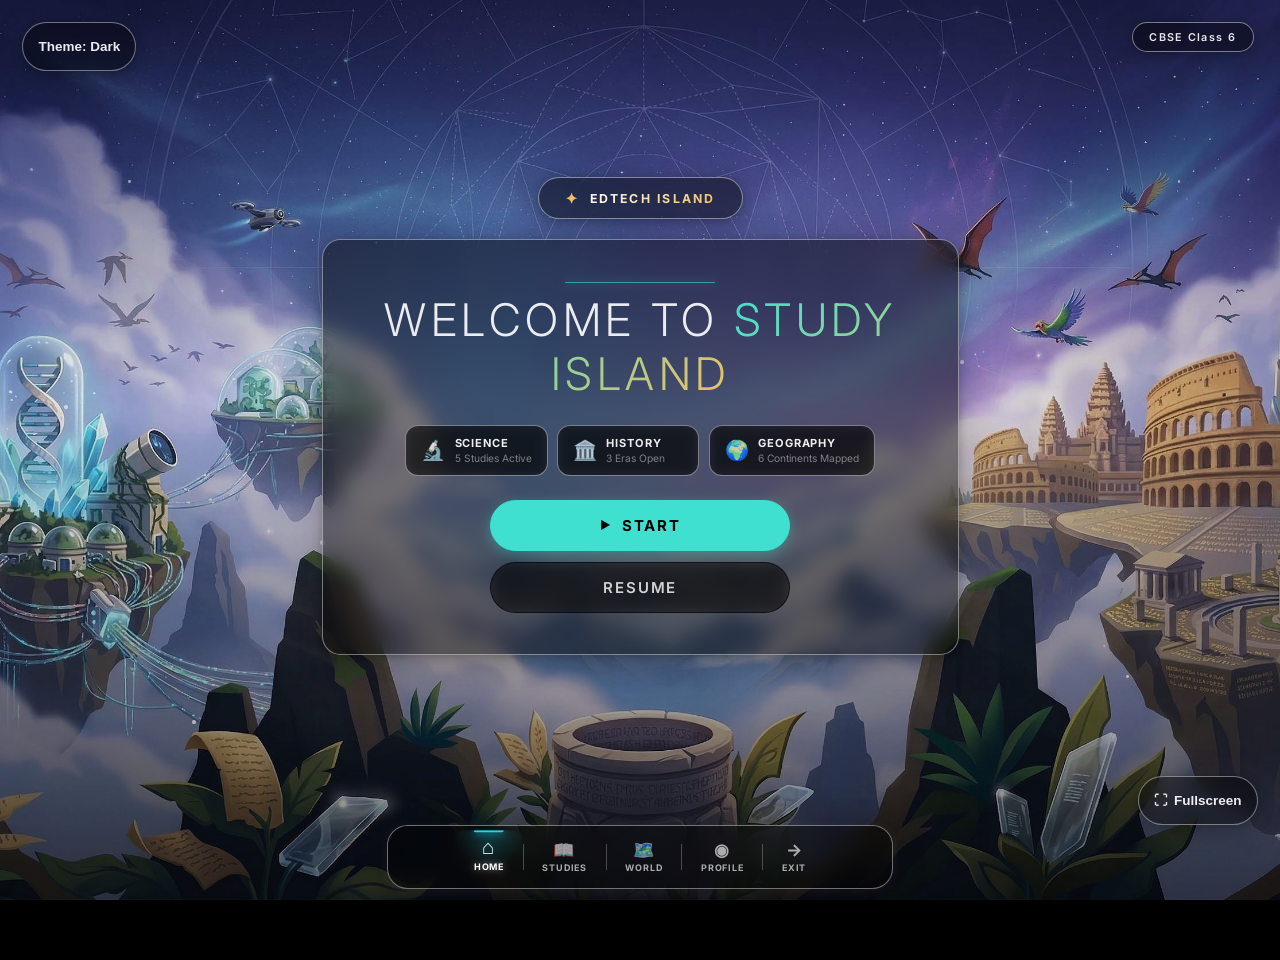
==== commit d95662ee: "fix: restore nav after quiz exit via postMessage; add spring scroll slider to Chapter experience; ce" ====
--- a/index.html
+++ b/index.html
@@ -279,9 +279,9 @@
 <div id="screen-chapter-detail" class="screen" style="background-image: url('assets/chapter background lowres.jpg');">
   <div class="bg-overlay dark-overlay"></div>
 
-  <div class="screen-content chapter-detail-content" style="height:100%; display:flex; flex-direction:column; width:100%; box-sizing:border-box;">
-
-    <!-- Chapter header (Solar system.html style â€” pill + accent line) -->
+  <div class="screen-content chapter-detail-content" style="height:100%; display:flex; flex-direction:column; width:100%; box-sizing:border-box; position:relative;">
+
+    <!-- Chapter header (Solar system.html style — pill + accent line) -->
     <div class="solar-chapter-header" role="heading" aria-level="1">
       <div class="solar-chapter-accent-line"></div>
       <h2 id="detail-title" class="solar-chapter-title">LIGHT AND SHADOWS</h2>
--- a/styles.css
+++ b/styles.css
@@ -1389,6 +1389,7 @@
 }
 
 .nav-btn {
+  position: relative;
   display: flex;
   flex-direction: column;
   align-items: center;
@@ -1403,27 +1404,85 @@
   font-weight: 700;
   letter-spacing: 0.08em;
   cursor: pointer;
-  transition: color var(--tx-fast), transform var(--tx-fast);
+  transition: color 0.3s cubic-bezier(0.4, 0, 0.2, 1), transform 0.3s cubic-bezier(0.4, 0, 0.2, 1), background 0.3s ease;
   border-radius: 10px;
+  overflow: hidden;
+}
+
+/* Base glowing dot/line hidden by default */
+.nav-btn::before {
+  content: '';
+  position: absolute;
+  top: 0;
+  left: 50%;
+  transform: translateX(-50%) scaleX(0);
+  width: 45%;
+  height: 3px;
+  background: #22d3ee;
+  border-radius: 0 0 4px 4px;
+  box-shadow: 0 2px 8px rgba(34, 211, 238, 0.8), 0 0 15px rgba(34, 211, 238, 0.4);
+  transition: transform 0.4s cubic-bezier(0.34, 1.56, 0.64, 1), opacity 0.3s ease;
+  opacity: 0;
+}
+
+/* Background gradient pulse hidden by default */
+.nav-btn::after {
+  content: '';
+  position: absolute;
+  inset: 0;
+  background: radial-gradient(circle at top, rgba(34, 211, 238, 0.18) 0%, transparent 65%);
+  opacity: 0;
+  transition: opacity 0.4s ease;
+  pointer-events: none;
 }
 
 .nav-btn:hover {
   color: rgba(255, 255, 255, 0.95);
   transform: translateY(-2px);
+  background: rgba(255, 255, 255, 0.04);
 }
 
 .nav-btn.active {
   color: #ffffff;
+  transform: translateY(-3px);
+}
+
+/* Active glowing line */
+.nav-btn.active::before {
+  transform: translateX(-50%) scaleX(1);
+  opacity: 1;
+}
+
+/* Active background glow */
+.nav-btn.active::after {
+  opacity: 1;
+}
+
+/* Slightly larger nav icons to match reference */
+.nav-icon {
+  font-size: 1.15rem; 
+  line-height: 1;
+  transition: transform 0.4s cubic-bezier(0.34, 1.56, 0.64, 1), filter 0.3s ease;
 }
 
 .nav-btn.active .nav-icon {
-  /* Subtle cyan tint on active icon only */
-  filter: drop-shadow(0 0 4px rgba(64, 224, 208, 0.65));
-}
-
-/* Slightly larger nav icons to match reference */
-.nav-icon   { font-size: 1.15rem; line-height: 1; }
-.nav-label  { font-size: 0.60rem; letter-spacing: 0.09em; font-weight: 700; }
+  /* Stronger cyan tint and slight scale on active icon */
+  filter: drop-shadow(0 0 6px rgba(34, 211, 238, 0.85)) brightness(1.15);
+  transform: scale(1.18);
+}
+
+.nav-label {
+  font-size: 0.60rem; 
+  letter-spacing: 0.09em; 
+  font-weight: 700;
+  transition: transform 0.4s cubic-bezier(0.34, 1.56, 0.64, 1), text-shadow 0.3s ease;
+}
+
+.nav-btn.active .nav-label {
+  /* Slight push down to balance icon scale up */
+  transform: translateY(2px);
+  text-shadow: 0 0 8px rgba(255, 255, 255, 0.5);
+}
 
 .nav-divider {
   width: 1px;
@@ -2286,3 +2345,70 @@
   0%, 80%, 100% { transform: scale(0); opacity: 0.5; }
   40% { transform: scale(1); opacity: 1; box-shadow: 0 0 20px rgba(64, 224, 208, 0.6); }
 }
+
+/* ═══════════════════════════════════════════════════════════════
+   SPRING SLIDER UI
+   ═══════════════════════════════════════════════════════════════ */
+.spring-slider-container {
+  position: absolute;
+  right: 40px;
+  top: 50%;
+  transform: translateY(-50%);
+  height: 65vh;
+  min-height: 350px;
+  max-height: 700px;
+  width: 60px;
+  display: flex;
+  justify-content: center;
+  align-items: center;
+  z-index: 100;
+}
+
+.spring-slider-track {
+  width: 12px;
+  height: 100%;
+  background: rgba(0, 0, 0, 0.5);
+  border: 1px solid rgba(255, 255, 255, 0.2);
+  border-radius: 12px;
+  position: relative;
+  box-shadow: inset 0 2px 15px rgba(0, 0, 0, 0.9), 0 0 20px rgba(64, 224, 208, 0.15);
+  backdrop-filter: blur(8px);
+}
+
+.spring-slider-knob {
+  width: 64px;
+  height: 64px;
+  background: rgba(255, 255, 255, 0.15);
+  border-radius: 50%;
+  position: absolute;
+  left: 50%;
+  top: 50%;
+  transform: translate(-50%, -50%);
+  cursor: grab;
+  touch-action: none;
+  display: flex;
+  justify-content: center;
+  align-items: center;
+  transition: transform 0.6s cubic-bezier(0.34, 1.56, 0.64, 1);
+  will-change: transform;
+}
+
+.spring-slider-knob.dragging {
+  transition: none;
+  cursor: grabbing;
+}
+
+.knob-inner {
+  width: 44px;
+  height: 44px;
+  background: linear-gradient(135deg, #ffffff, #c0c0c0);
+  border-radius: 50%;
+  box-shadow: 0 6px 20px rgba(0, 0, 0, 0.8), inset 0 -4px 10px rgba(0, 0, 0, 0.3), inset 0 4px 10px rgba(255, 255, 255, 0.9);
+  border: 2px solid rgba(255, 255, 255, 0.9);
+  transition: filter 0.3s ease, box-shadow 0.3s ease;
+}
+
+.spring-slider-knob:hover .knob-inner {
+  filter: brightness(1.2);
+  box-shadow: 0 6px 25px rgba(64, 224, 208, 0.6), inset 0 -4px 10px rgba(0, 0, 0, 0.3), inset 0 4px 10px rgba(255, 255, 255, 0.9);
+}
